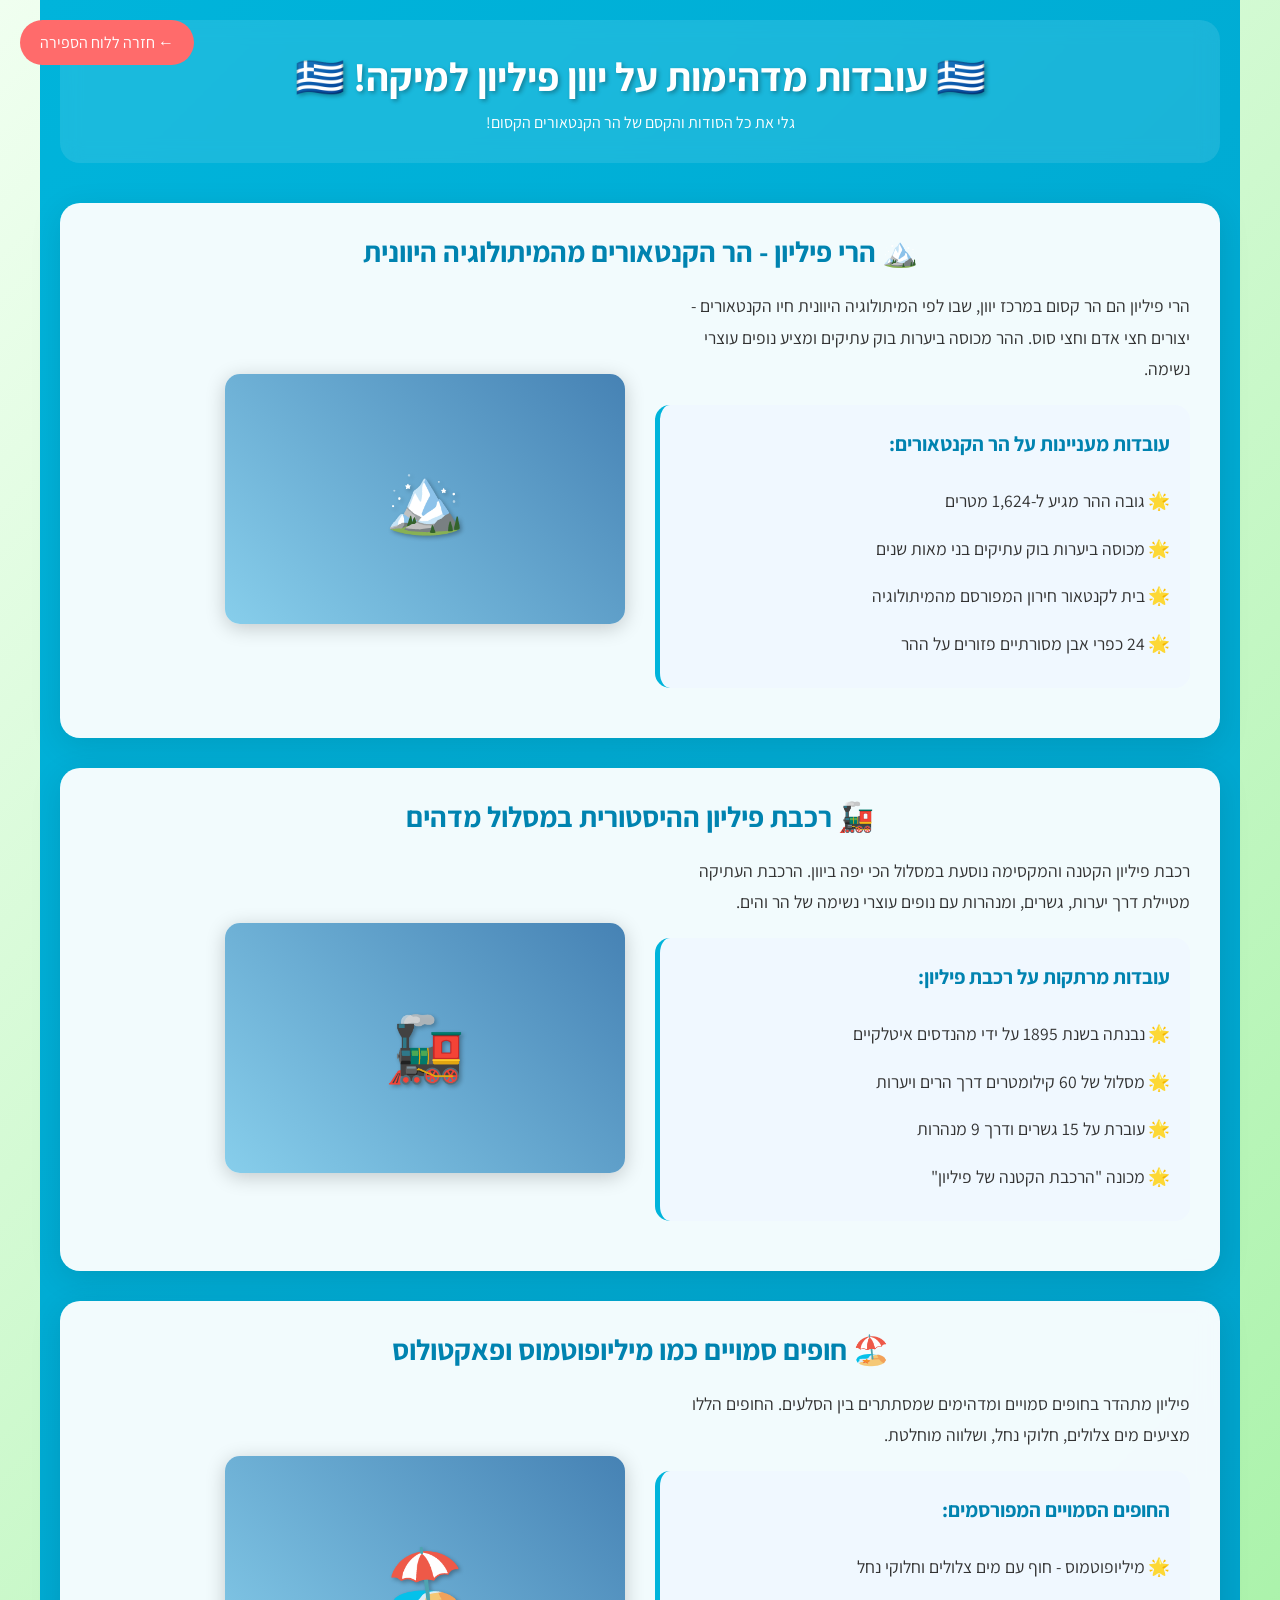
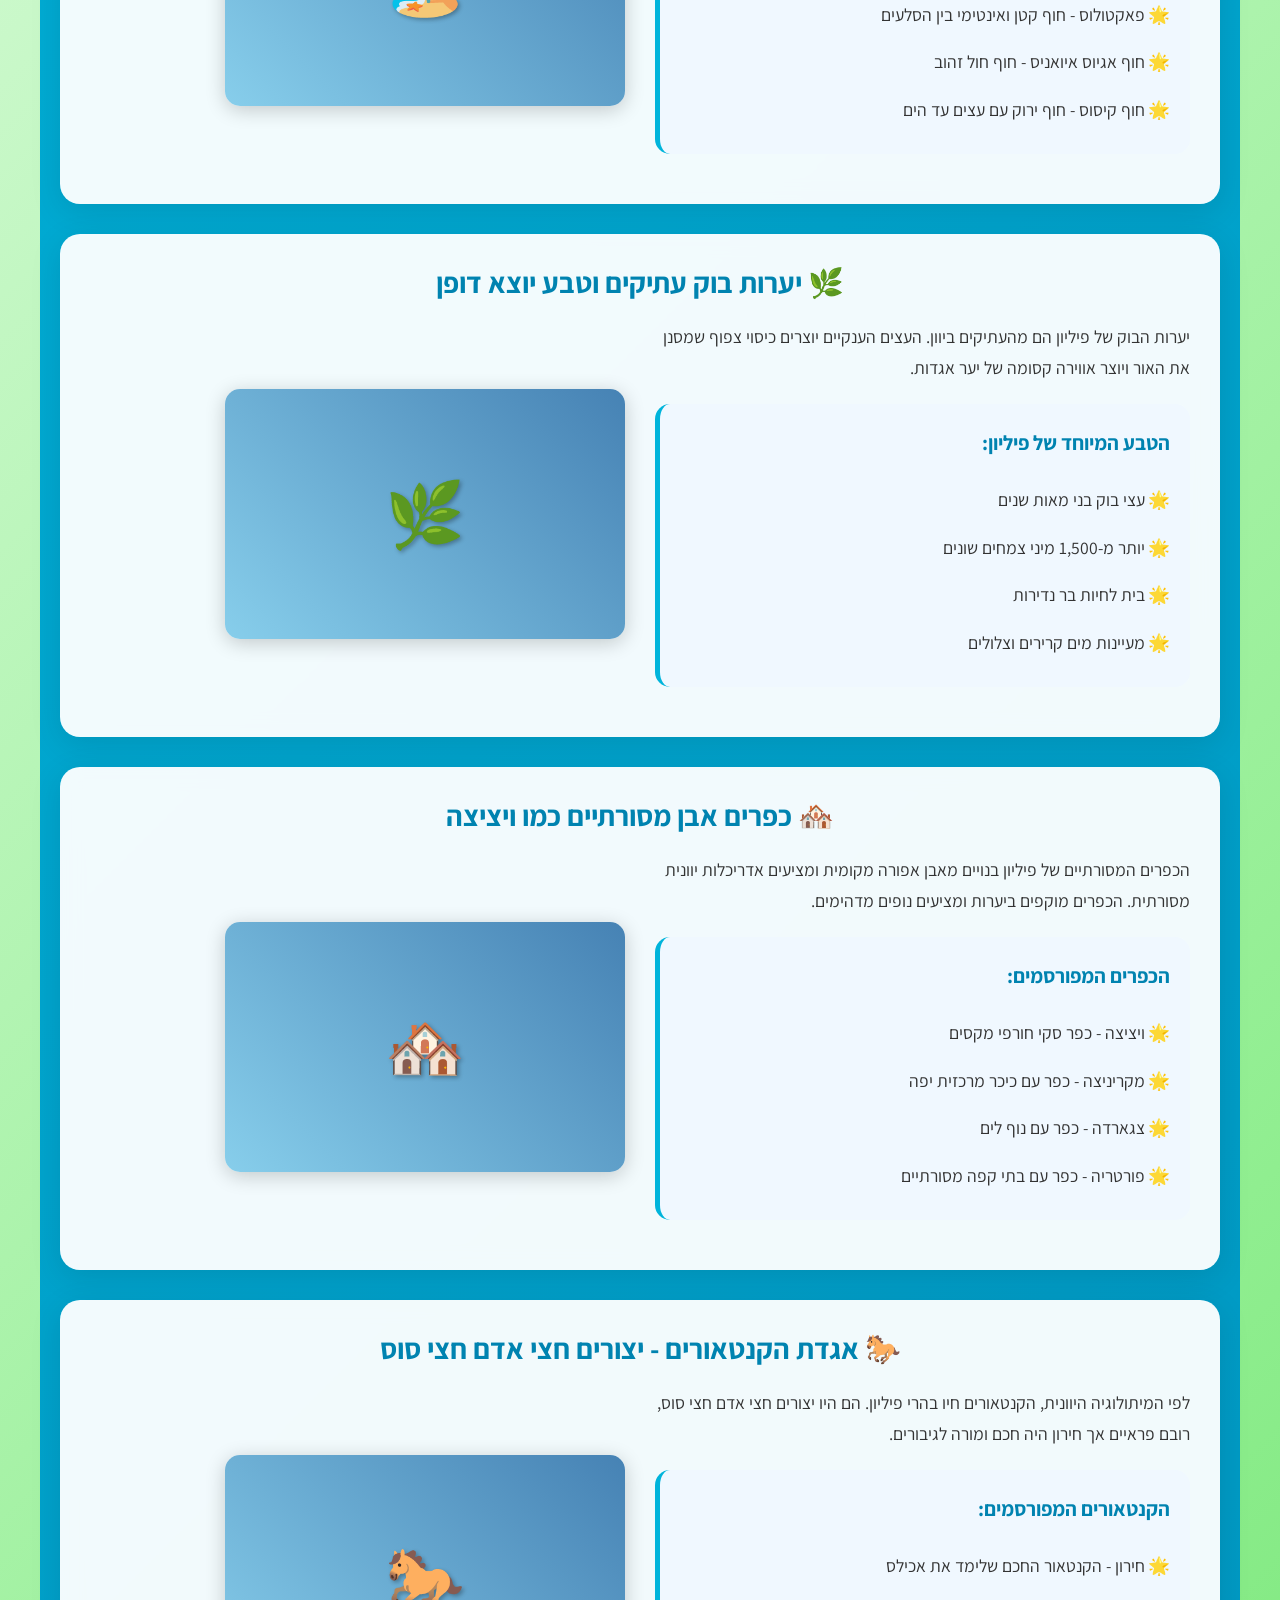
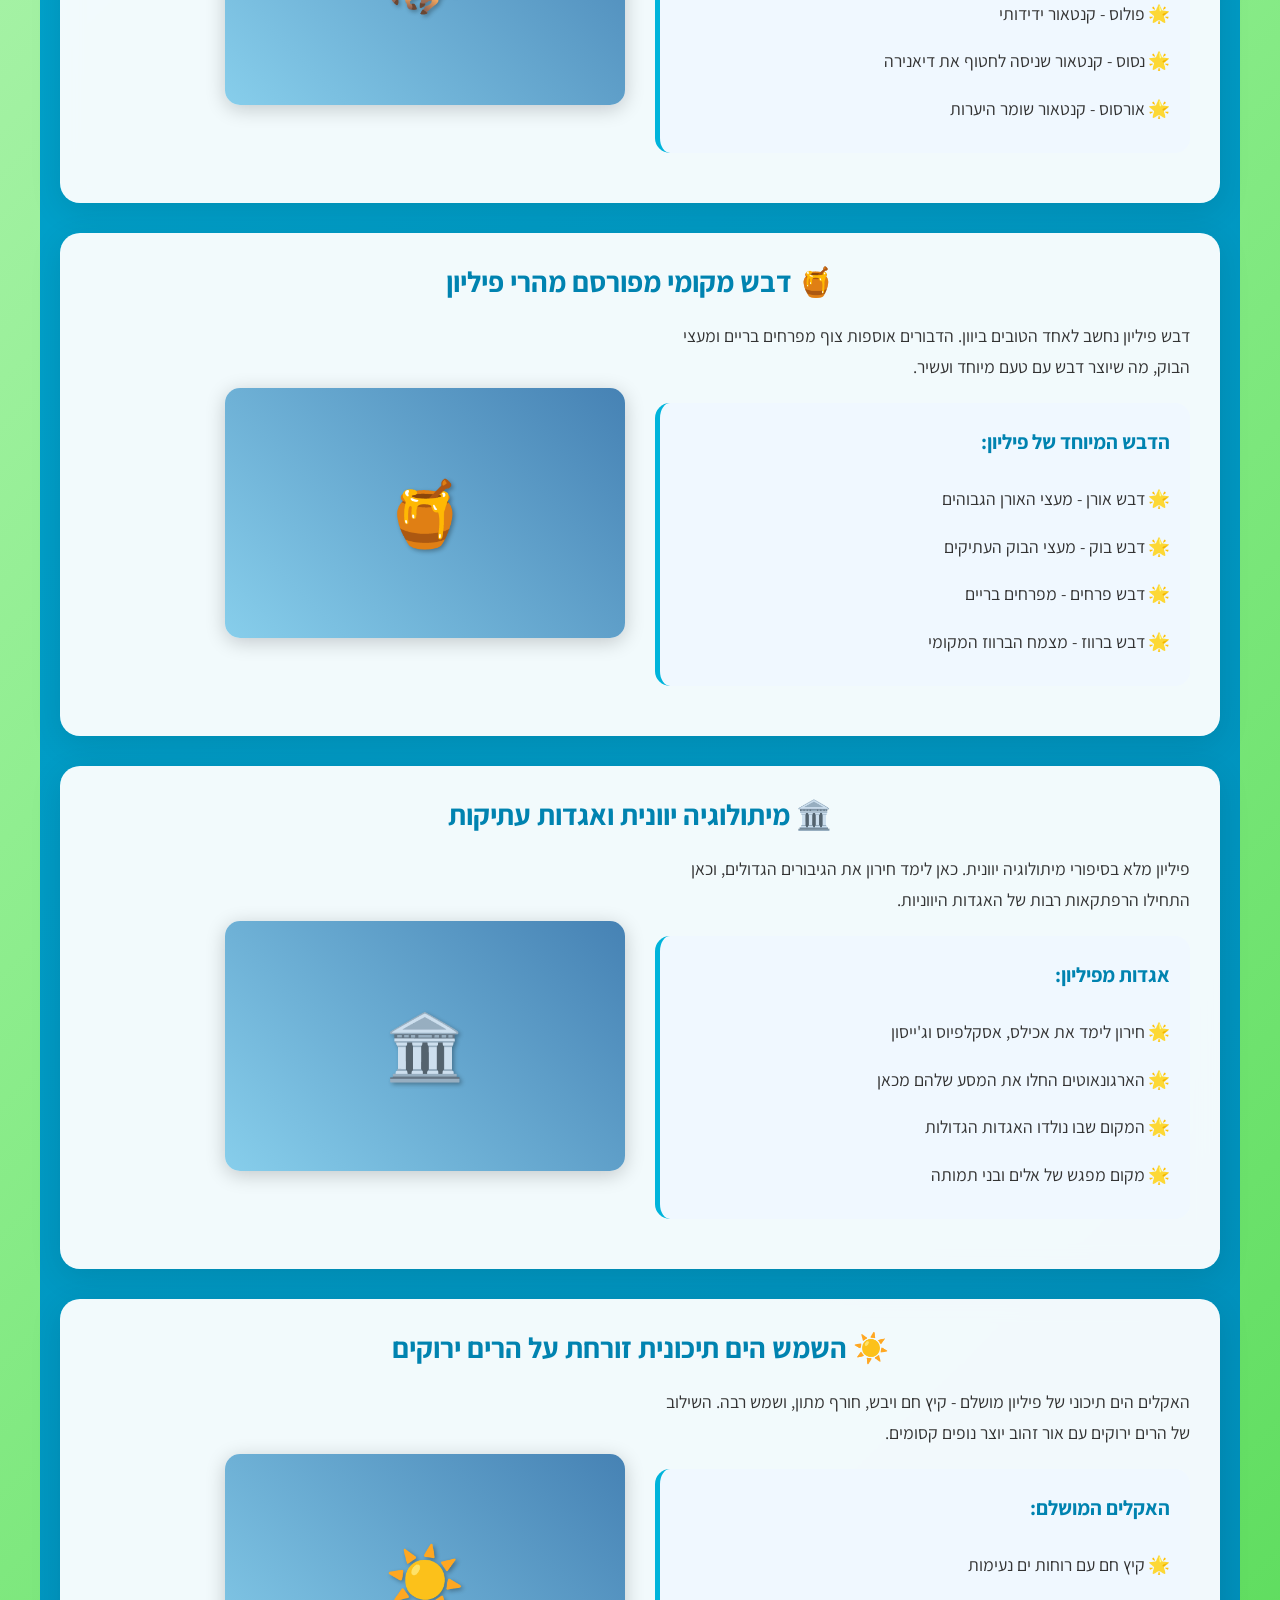
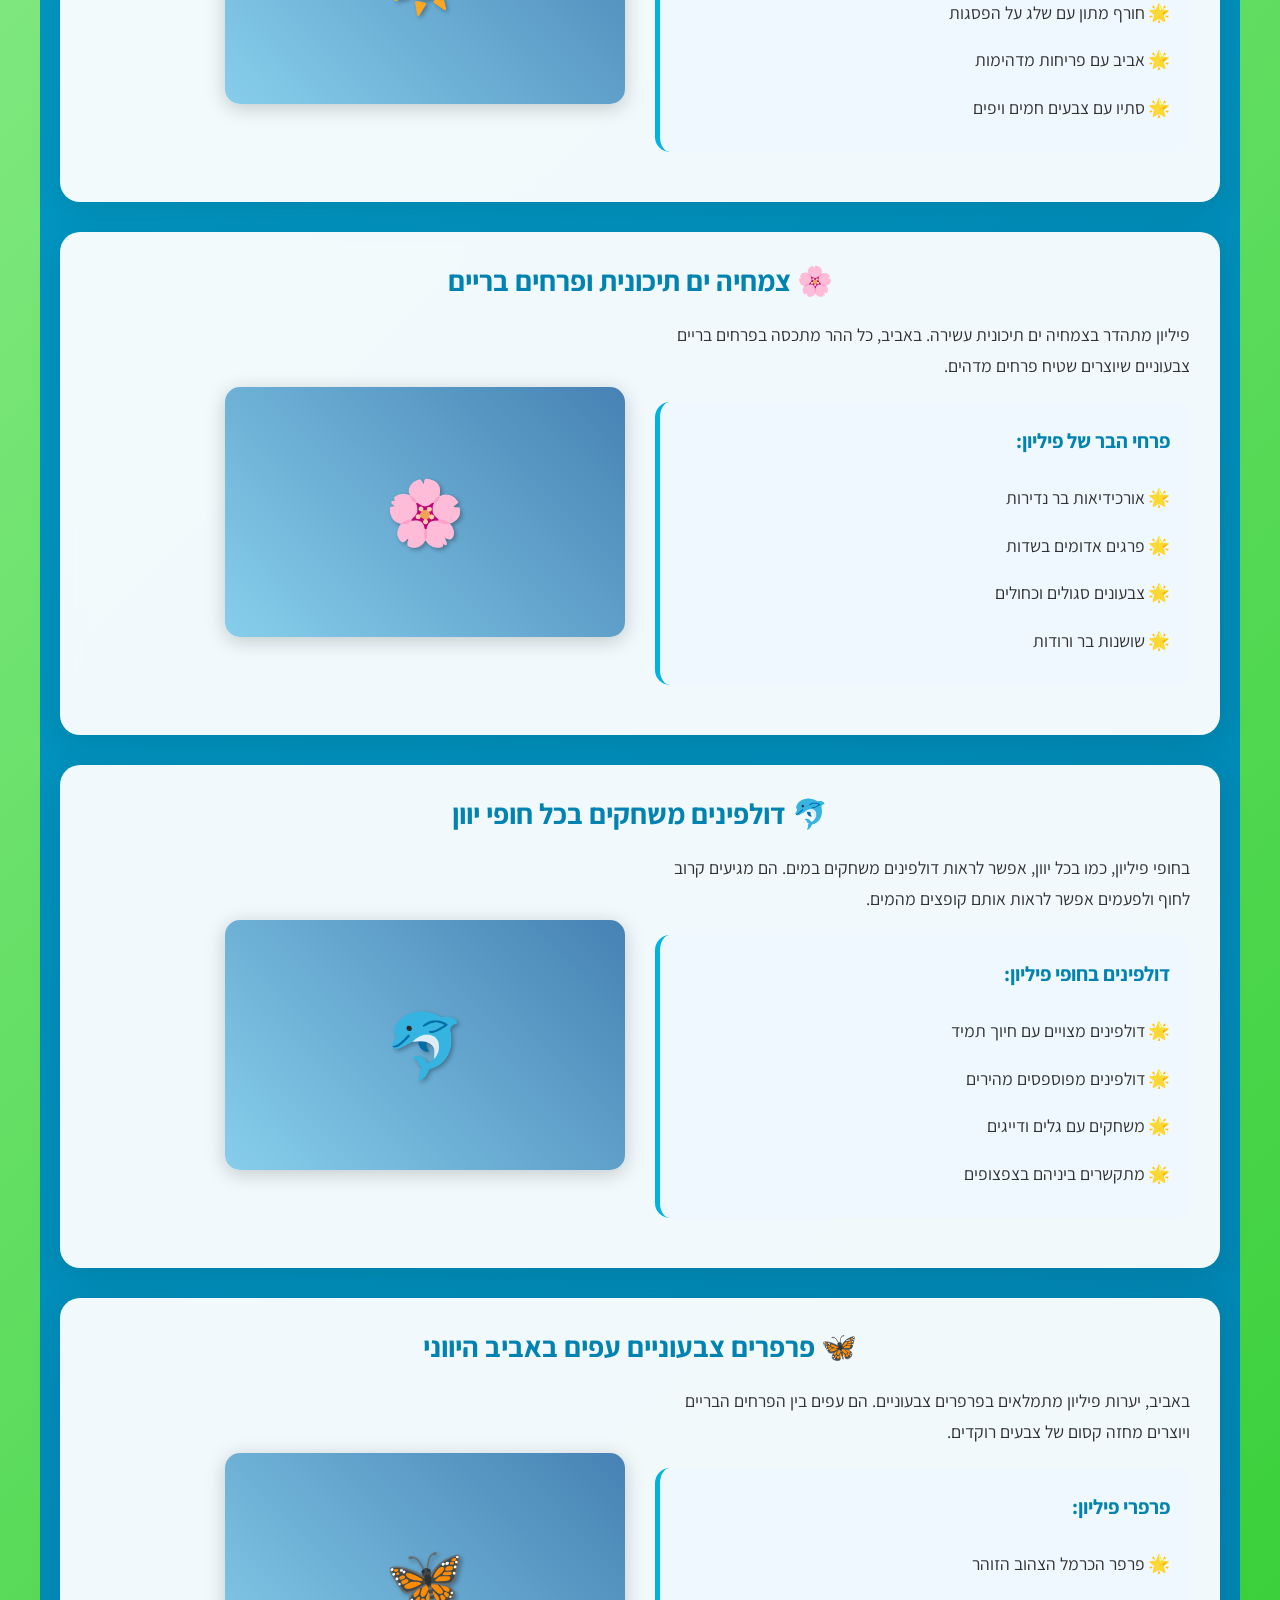
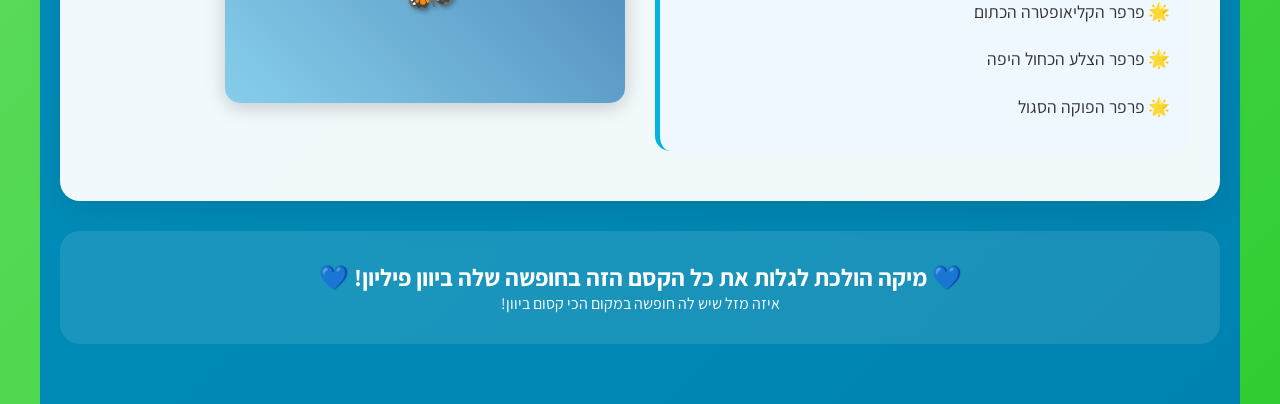
==== greece-facts.html @ 1902aff1 "Add files via upload" ====
<!DOCTYPE html>
<html lang="he" dir="rtl">
<head>
    <meta charset="UTF-8">
    <meta name="viewport" content="width=device-width, initial-scale=1.0">
    <title>עובדות מעניינות על יוון פיליון - מיקה</title>
    
    <!-- Meta tags -->
    <meta name="description" content="עובדות מעניינות על יוון פיליון עם תמונות ומידע מפורט למיקה">
    <meta name="author" content="Mika's Greece Pilion Facts">
    <meta name="keywords" content="Greece, Pilion, יוון, פיליון, עובדות, תמונות, מידע, קנטאורים">
    
    <!-- Favicon -->
    <link rel="icon" href="data:image/svg+xml,<svg xmlns=%22http://www.w3.org/2000/svg%22 viewBox=%220 0 100 100%22><text y=%22.9em%22 font-size=%2290%22>🇬🇷</text></svg>">
    
    <!-- Google Fonts -->
    <link rel="preconnect" href="https://fonts.googleapis.com">
    <link rel="preconnect" href="https://fonts.gstatic.com" crossorigin>
    <link href="https://fonts.googleapis.com/css2?family=Varela+Round&family=Fredoka+One:wght@400&family=Assistant:wght@400;600;700&display=swap" rel="stylesheet">
    
    <link rel="stylesheet" href="style.css">
    <style>
        .greece-facts-page {
            max-width: 1200px;
            margin: 0 auto;
            padding: 20px;
            background: linear-gradient(135deg, #00b4db 0%, #0083b0 100%);
            min-height: 100vh;
            font-family: 'Assistant', sans-serif;
        }
        
        .facts-header {
            text-align: center;
            margin-bottom: 40px;
            color: white;
            padding: 30px;
            background: rgba(255, 255, 255, 0.1);
            border-radius: 20px;
            backdrop-filter: blur(10px);
        }
        
        .facts-header h1 {
            font-size: 2.5em;
            margin-bottom: 10px;
            text-shadow: 2px 2px 4px rgba(0,0,0,0.3);
        }
        
        .back-button {
            position: fixed;
            top: 20px;
            left: 20px;
            background: #ff6b6b;
            color: white;
            border: none;
            padding: 12px 20px;
            border-radius: 25px;
            font-size: 16px;
            cursor: pointer;
            z-index: 1000;
            transition: all 0.3s ease;
            font-family: 'Assistant', sans-serif;
        }
        
        .back-button:hover {
            background: #ff5252;
            transform: scale(1.05);
        }
        
        .fact-section {
            background: rgba(255, 255, 255, 0.95);
            margin: 30px 0;
            padding: 30px;
            border-radius: 20px;
            box-shadow: 0 8px 32px rgba(0, 0, 0, 0.1);
            backdrop-filter: blur(10px);
        }
        
        .fact-section h2 {
            color: #0083b0;
            font-size: 1.8em;
            margin-bottom: 20px;
            text-align: center;
        }
        
        .fact-content {
            display: grid;
            grid-template-columns: 1fr 1fr;
            gap: 30px;
            align-items: center;
        }
        
        .fact-text {
            font-size: 1.1em;
            line-height: 1.8;
            color: #333;
        }
        
        .fact-image {
            text-align: center;
        }
        
        .fact-image img {
            width: 100%;
            max-width: 400px;
            height: 250px;
            object-fit: cover;
            border-radius: 15px;
            box-shadow: 0 4px 20px rgba(0, 0, 0, 0.2);
        }
        
        .image-placeholder {
            width: 100%;
            max-width: 400px;
            height: 250px;
            background: linear-gradient(45deg, #87CEEB, #4682B4);
            border-radius: 15px;
            display: flex;
            align-items: center;
            justify-content: center;
            font-size: 4em;
            color: white;
            text-shadow: 2px 2px 4px rgba(0,0,0,0.3);
            box-shadow: 0 4px 20px rgba(0, 0, 0, 0.2);
        }
        
        .fun-facts {
            background: #f0f8ff;
            padding: 20px;
            border-radius: 15px;
            margin: 20px 0;
            border-left: 5px solid #00b4db;
        }
        
        .fun-facts h3 {
            color: #0083b0;
            margin-bottom: 15px;
        }
        
        .fun-facts ul {
            list-style: none;
            padding: 0;
        }
        
        .fun-facts li {
            padding: 8px 0;
            position: relative;
            padding-right: 25px;
        }
        
        .fun-facts li:before {
            content: "🌟";
            position: absolute;
            right: 0;
            top: 8px;
        }
        
        @media (max-width: 768px) {
            .fact-content {
                grid-template-columns: 1fr;
                gap: 20px;
            }
            
            .facts-header h1 {
                font-size: 2em;
            }
            
            .back-button {
                position: static;
                margin-bottom: 20px;
                width: 100%;
            }
        }
    </style>
</head>
<body>
    <div class="greece-facts-page">
        <button class="back-button" onclick="goBack()">← חזרה ללוח הספירה</button>
        
        <div class="facts-header">
            <h1>🇬🇷 עובדות מדהימות על יוון פיליון למיקה! 🇬🇷</h1>
            <p>גלי את כל הסודות והקסם של הר הקנטאורים הקסום!</p>
        </div>

        <div class="fact-section" id="centaur-mountain">
            <h2>🏔️ הרי פיליון - הר הקנטאורים מהמיתולוגיה היוונית</h2>
            <div class="fact-content">
                <div class="fact-text">
                    <p>הרי פיליון הם הר קסום במרכז יוון, שבו לפי המיתולוגיה היוונית חיו הקנטאורים - יצורים חצי אדם וחצי סוס. ההר מכוסה ביערות בוק עתיקים ומציע נופים עוצרי נשימה.</p>
                    <div class="fun-facts">
                        <h3>עובדות מעניינות על הר הקנטאורים:</h3>
                        <ul>
                            <li>גובה ההר מגיע ל-1,624 מטרים</li>
                            <li>מכוסה ביערות בוק עתיקים בני מאות שנים</li>
                            <li>בית לקנטאור חירון המפורסם מהמיתולוגיה</li>
                            <li>24 כפרי אבן מסורתיים פזורים על ההר</li>
                        </ul>
                    </div>
                </div>
                <div class="fact-image">
                    <div class="image-placeholder">🏔️</div>
                </div>
            </div>
        </div>

        <div class="fact-section" id="pelion-train">
            <h2>🚂 רכבת פיליון ההיסטורית במסלול מדהים</h2>
            <div class="fact-content">
                <div class="fact-text">
                    <p>רכבת פיליון הקטנה והמקסימה נוסעת במסלול הכי יפה ביוון. הרכבת העתיקה מטיילת דרך יערות, גשרים, ומנהרות עם נופים עוצרי נשימה של הר והים.</p>
                    <div class="fun-facts">
                        <h3>עובדות מרתקות על רכבת פיליון:</h3>
                        <ul>
                            <li>נבנתה בשנת 1895 על ידי מהנדסים איטלקיים</li>
                            <li>מסלול של 60 קילומטרים דרך הרים ויערות</li>
                            <li>עוברת על 15 גשרים ודרך 9 מנהרות</li>
                            <li>מכונה "הרכבת הקטנה של פיליון"</li>
                        </ul>
                    </div>
                </div>
                <div class="fact-image">
                    <div class="image-placeholder">🚂</div>
                </div>
            </div>
        </div>

        <div class="fact-section" id="hidden-beaches">
            <h2>🏖️ חופים סמויים כמו מיליופוטמוס ופאקטולוס</h2>
            <div class="fact-content">
                <div class="fact-text">
                    <p>פיליון מתהדר בחופים סמויים ומדהימים שמסתתרים בין הסלעים. החופים הללו מציעים מים צלולים, חלוקי נחל, ושלווה מוחלטת.</p>
                    <div class="fun-facts">
                        <h3>החופים הסמויים המפורסמים:</h3>
                        <ul>
                            <li>מיליופוטמוס - חוף עם מים צלולים וחלוקי נחל</li>
                            <li>פאקטולוס - חוף קטן ואינטימי בין הסלעים</li>
                            <li>חוף אגיוס איואניס - חוף חול זהוב</li>
                            <li>חוף קיסוס - חוף ירוק עם עצים עד הים</li>
                        </ul>
                    </div>
                </div>
                <div class="fact-image">
                    <div class="image-placeholder">🏖️</div>
                </div>
            </div>
        </div>

        <div class="fact-section" id="ancient-forests">
            <h2>🌿 יערות בוק עתיקים וטבע יוצא דופן</h2>
            <div class="fact-content">
                <div class="fact-text">
                    <p>יערות הבוק של פיליון הם מהעתיקים ביוון. העצים הענקיים יוצרים כיסוי צפוף שמסנן את האור ויוצר אווירה קסומה של יער אגדות.</p>
                    <div class="fun-facts">
                        <h3>הטבע המיוחד של פיליון:</h3>
                        <ul>
                            <li>עצי בוק בני מאות שנים</li>
                            <li>יותר מ-1,500 מיני צמחים שונים</li>
                            <li>בית לחיות בר נדירות</li>
                            <li>מעיינות מים קרירים וצלולים</li>
                        </ul>
                    </div>
                </div>
                <div class="fact-image">
                    <div class="image-placeholder">🌿</div>
                </div>
            </div>
        </div>

        <div class="fact-section" id="stone-villages">
            <h2>🏘️ כפרים אבן מסורתיים כמו ויציצה</h2>
            <div class="fact-content">
                <div class="fact-text">
                    <p>הכפרים המסורתיים של פיליון בנויים מאבן אפורה מקומית ומציעים אדריכלות יוונית מסורתית. הכפרים מוקפים ביערות ומציעים נופים מדהימים.</p>
                    <div class="fun-facts">
                        <h3>הכפרים המפורסמים:</h3>
                        <ul>
                            <li>ויציצה - כפר סקי חורפי מקסים</li>
                            <li>מקריניצה - כפר עם כיכר מרכזית יפה</li>
                            <li>צגארדה - כפר עם נוף לים</li>
                            <li>פורטריה - כפר עם בתי קפה מסורתיים</li>
                        </ul>
                    </div>
                </div>
                <div class="fact-image">
                    <div class="image-placeholder">🏘️</div>
                </div>
            </div>
        </div>

        <div class="fact-section" id="centaur-legend">
            <h2>🐎 אגדת הקנטאורים - יצורים חצי אדם חצי סוס</h2>
            <div class="fact-content">
                <div class="fact-text">
                    <p>לפי המיתולוגיה היוונית, הקנטאורים חיו בהרי פיליון. הם היו יצורים חצי אדם חצי סוס, רובם פראיים אך חירון היה חכם ומורה לגיבורים.</p>
                    <div class="fun-facts">
                        <h3>הקנטאורים המפורסמים:</h3>
                        <ul>
                            <li>חירון - הקנטאור החכם שלימד את אכילס</li>
                            <li>פולוס - קנטאור ידידותי</li>
                            <li>נסוס - קנטאור שניסה לחטוף את דיאנירה</li>
                            <li>אורסוס - קנטאור שומר היערות</li>
                        </ul>
                    </div>
                </div>
                <div class="fact-image">
                    <div class="image-placeholder">🐎</div>
                </div>
            </div>
        </div>

        <div class="fact-section" id="local-honey">
            <h2>🍯 דבש מקומי מפורסם מהרי פיליון</h2>
            <div class="fact-content">
                <div class="fact-text">
                    <p>דבש פיליון נחשב לאחד הטובים ביוון. הדבורים אוספות צוף מפרחים בריים ומעצי הבוק, מה שיוצר דבש עם טעם מיוחד ועשיר.</p>
                    <div class="fun-facts">
                        <h3>הדבש המיוחד של פיליון:</h3>
                        <ul>
                            <li>דבש אורן - מעצי האורן הגבוהים</li>
                            <li>דבש בוק - מעצי הבוק העתיקים</li>
                            <li>דבש פרחים - מפרחים בריים</li>
                            <li>דבש ברווז - מצמח הברווז המקומי</li>
                        </ul>
                    </div>
                </div>
                <div class="fact-image">
                    <div class="image-placeholder">🍯</div>
                </div>
            </div>
        </div>

        <div class="fact-section" id="greek-mythology">
            <h2>🏛️ מיתולוגיה יוונית ואגדות עתיקות</h2>
            <div class="fact-content">
                <div class="fact-text">
                    <p>פיליון מלא בסיפורי מיתולוגיה יוונית. כאן לימד חירון את הגיבורים הגדולים, וכאן התחילו הרפתקאות רבות של האגדות היווניות.</p>
                    <div class="fun-facts">
                        <h3>אגדות מפיליון:</h3>
                        <ul>
                            <li>חירון לימד את אכילס, אסקלפיוס וג'ייסון</li>
                            <li>הארגונאוטים החלו את המסע שלהם מכאן</li>
                            <li>המקום שבו נולדו האגדות הגדולות</li>
                            <li>מקום מפגש של אלים ובני תמותה</li>
                        </ul>
                    </div>
                </div>
                <div class="fact-image">
                    <div class="image-placeholder">🏛️</div>
                </div>
            </div>
        </div>

        <div class="fact-section" id="mediterranean-sun">
            <h2>☀️ השמש הים תיכונית זורחת על הרים ירוקים</h2>
            <div class="fact-content">
                <div class="fact-text">
                    <p>האקלים הים תיכוני של פיליון מושלם - קיץ חם ויבש, חורף מתון, ושמש רבה. השילוב של הרים ירוקים עם אור זהוב יוצר נופים קסומים.</p>
                    <div class="fun-facts">
                        <h3>האקלים המושלם:</h3>
                        <ul>
                            <li>קיץ חם עם רוחות ים נעימות</li>
                            <li>חורף מתון עם שלג על הפסגות</li>
                            <li>אביב עם פריחות מדהימות</li>
                            <li>סתיו עם צבעים חמים ויפים</li>
                        </ul>
                    </div>
                </div>
                <div class="fact-image">
                    <div class="image-placeholder">☀️</div>
                </div>
            </div>
        </div>

        <div class="fact-section" id="mediterranean-flora">
            <h2>🌸 צמחיה ים תיכונית ופרחים בריים</h2>
            <div class="fact-content">
                <div class="fact-text">
                    <p>פיליון מתהדר בצמחיה ים תיכונית עשירה. באביב, כל ההר מתכסה בפרחים בריים צבעוניים שיוצרים שטיח פרחים מדהים.</p>
                    <div class="fun-facts">
                        <h3>פרחי הבר של פיליון:</h3>
                        <ul>
                            <li>אורכידיאות בר נדירות</li>
                            <li>פרגים אדומים בשדות</li>
                            <li>צבעונים סגולים וכחולים</li>
                            <li>שושנות בר ורודות</li>
                        </ul>
                    </div>
                </div>
                <div class="fact-image">
                    <div class="image-placeholder">🌸</div>
                </div>
            </div>
        </div>

        <div class="fact-section" id="greek-dolphins">
            <h2>🐬 דולפינים משחקים בכל חופי יוון</h2>
            <div class="fact-content">
                <div class="fact-text">
                    <p>בחופי פיליון, כמו בכל יוון, אפשר לראות דולפינים משחקים במים. הם מגיעים קרוב לחוף ולפעמים אפשר לראות אותם קופצים מהמים.</p>
                    <div class="fun-facts">
                        <h3>דולפינים בחופי פיליון:</h3>
                        <ul>
                            <li>דולפינים מצויים עם חיוך תמיד</li>
                            <li>דולפינים מפוספסים מהירים</li>
                            <li>משחקים עם גלים ודייגים</li>
                            <li>מתקשרים ביניהם בצפצופים</li>
                        </ul>
                    </div>
                </div>
                <div class="fact-image">
                    <div class="image-placeholder">🐬</div>
                </div>
            </div>
        </div>

        <div class="fact-section" id="greek-butterflies">
            <h2>🦋 פרפרים צבעוניים עפים באביב היווני</h2>
            <div class="fact-content">
                <div class="fact-text">
                    <p>באביב, יערות פיליון מתמלאים בפרפרים צבעוניים. הם עפים בין הפרחים הבריים ויוצרים מחזה קסום של צבעים רוקדים.</p>
                    <div class="fun-facts">
                        <h3>פרפרי פיליון:</h3>
                        <ul>
                            <li>פרפר הכרמל הצהוב הזוהר</li>
                            <li>פרפר הקליאופטרה הכתום</li>
                            <li>פרפר הצלע הכחול היפה</li>
                            <li>פרפר הפוקה הסגול</li>
                        </ul>
                    </div>
                </div>
                <div class="fact-image">
                    <div class="image-placeholder">🦋</div>
                </div>
            </div>
        </div>

        <div class="facts-header">
            <h2>💙 מיקה הולכת לגלות את כל הקסם הזה בחופשה שלה ביוון פיליון! 💙</h2>
            <p>איזה מזל שיש לה חופשה במקום הכי קסום ביוון!</p>
        </div>
    </div>

    <script>
        function goBack() {
            window.close();
            // If window.close() doesn't work (security restrictions), navigate back
            if (document.referrer) {
                window.location.href = document.referrer;
            } else {
                window.location.href = 'index.html';
            }
        }
        
        // Smooth scrolling for anchor links
        document.querySelectorAll('a[href^="#"]').forEach(anchor => {
            anchor.addEventListener('click', function (e) {
                e.preventDefault();
                document.querySelector(this.getAttribute('href')).scrollIntoView({
                    behavior: 'smooth'
                });
            });
        });
    </script>
</body>
</html>
---- style.css ----
/* Mika's Azure Cyprus Vacation Countdown Chart - Hebrew RTL */

:root {
    /* Light Green Color Palette */
    --green-light: #F0FFF0;
    --green-medium: #90EE90;
    --green-deep: #32CD32;
    --green-dark: #228B22;
    --green-bright: #00FF7F;
    --green-sky: #98FB98;
    --pearl-white: #F8F8FF;
    --coral-accent: #FF7F50;
    --gold-sunset: #FFD700;
    --shadow-light: rgba(50, 205, 50, 0.2);
    --shadow-medium: rgba(50, 205, 50, 0.4);
    --shadow-dark: rgba(34, 139, 34, 0.6);
}

* {
    margin: 0;
    padding: 0;
    box-sizing: border-box;
}

body {
    font-family: 'Assistant', sans-serif;
    background: linear-gradient(135deg, var(--green-light) 0%, var(--green-medium) 50%, var(--green-deep) 100%);
    min-height: 100vh;
    color: var(--green-dark);
    position: relative;
    overflow-x: hidden;
    direction: rtl;
}

/* Nature Background */
.ocean-background {
    position: fixed;
    top: 0;
    left: 0;
    width: 100%;
    height: 100%;
    background: 
        radial-gradient(circle at 20% 80%, rgba(144, 238, 144, 0.3) 0%, transparent 50%),
        radial-gradient(circle at 80% 20%, rgba(0, 255, 127, 0.2) 0%, transparent 50%),
        radial-gradient(circle at 40% 40%, rgba(50, 205, 50, 0.15) 0%, transparent 50%);
    z-index: -2;
    animation: oceanWave 12s ease-in-out infinite;
}

@keyframes oceanWave {
    0%, 100% { transform: translateY(0px); }
    50% { transform: translateY(-10px); }
}

/* Floating Bubbles */
.floating-bubbles {
    position: fixed;
    top: 0;
    left: 0;
    width: 100%;
    height: 100%;
    pointer-events: none;
    z-index: -1;
}

.floating-bubbles::before,
.floating-bubbles::after {
    content: '💚';
    position: absolute;
    font-size: 20px;
    animation: bubbleFloat 8s infinite ease-in-out;
    opacity: 0.6;
}

.floating-bubbles::before {
    top: 10%;
    left: 15%;
    animation-delay: -2s;
}

.floating-bubbles::after {
    top: 60%;
    right: 20%;
    animation-delay: -4s;
}

@keyframes bubbleFloat {
    0%, 100% { transform: translateY(0px) scale(1); opacity: 0.6; }
    50% { transform: translateY(-30px) scale(1.1); opacity: 0.8; }
}

/* Main Container */
.countdown-container {
    max-width: 1200px;
    margin: 0 auto;
    padding: 20px;
    background: rgba(248, 248, 255, 0.95);
    border-radius: 20px;
    box-shadow: 0 20px 60px var(--shadow-medium);
    position: relative;
    backdrop-filter: blur(10px);
}

/* Header */
.header {
    text-align: center;
    margin-bottom: 30px;
    padding: 30px;
    background: linear-gradient(135deg, var(--green-bright), var(--green-deep));
    border-radius: 15px;
    color: white;
    position: relative;
    overflow: hidden;
}

.title {
    font-family: 'Fredoka One', cursive;
    font-size: 2.5rem;
    margin-bottom: 15px;
    text-shadow: 2px 2px 4px var(--shadow-dark);
    animation: titleGlow 3s ease-in-out infinite alternate;
}

@keyframes titleGlow {
    0% { text-shadow: 2px 2px 4px var(--shadow-dark); }
    100% { text-shadow: 2px 2px 4px var(--shadow-dark), 0 0 20px rgba(255, 255, 255, 0.5); }
}

.subtitle {
    font-size: 1.3rem;
    margin-bottom: 20px;
    opacity: 0.95;
}

.wave-emoji {
    display: inline-block;
    animation: wave 2s ease-in-out infinite;
    margin: 0 10px;
}

@keyframes wave {
    0%, 100% { transform: rotate(-10deg); }
    50% { transform: rotate(10deg); }
}

.azure-border {
    height: 6px;
    background: linear-gradient(90deg, 
        transparent,
        var(--gold-sunset),
        var(--pearl-white),
        var(--coral-accent),
        transparent
    );
    border-radius: 3px;
    animation: borderShimmer 4s linear infinite;
    margin: 0 auto;
    width: 60%;
}

@keyframes borderShimmer {
    0% { background-position: -200% 0; }
    100% { background-position: 200% 0; }
}

/* Countdown Info Section */
.countdown-info {
    display: grid;
    grid-template-columns: repeat(auto-fit, minmax(300px, 1fr));
    gap: 20px;
    margin-bottom: 40px;
}

.info-card {
    background: linear-gradient(135deg, var(--pearl-white), var(--green-light));
    border-radius: 15px;
    padding: 25px;
    text-align: center;
    box-shadow: 0 10px 30px var(--shadow-light);
    border: 2px solid var(--green-medium);
    transition: transform 0.3s ease, box-shadow 0.3s ease;
}

.info-card:hover {
    transform: translateY(-5px);
    box-shadow: 0 15px 40px var(--shadow-medium);
}

.main-counter .counter-number {
    font-family: 'Fredoka One', cursive;
    font-size: 4rem;
    color: var(--green-deep);
    text-shadow: 2px 2px 4px var(--shadow-light);
    animation: counterPulse 2s ease-in-out infinite;
}

@keyframes counterPulse {
    0%, 100% { transform: scale(1); }
    50% { transform: scale(1.05); }
}

.counter-label {
    font-size: 1.2rem;
    color: var(--green-dark);
    font-weight: 600;
    margin-top: 10px;
}

/* Progress Card */
.progress-label {
    font-size: 1.1rem;
    color: var(--green-dark);
    font-weight: 600;
    margin-bottom: 15px;
}

.progress-bar {
    width: 100%;
    height: 30px;
    background: var(--green-light);
    border-radius: 15px;
    position: relative;
    overflow: hidden;
    border: 2px solid var(--green-medium);
    margin-bottom: 15px;
}

.progress-fill {
    height: 100%;
    background: linear-gradient(90deg, var(--green-bright), var(--green-deep));
    border-radius: 13px;
    transition: width 0.6s ease;
    position: relative;
    overflow: hidden;
}

.progress-fill::after {
    content: '';
    position: absolute;
    top: 0;
    left: -100%;
    width: 100%;
    height: 100%;
    background: linear-gradient(90deg, transparent, rgba(255, 255, 255, 0.4), transparent);
    animation: progressShine 2s infinite;
}

@keyframes progressShine {
    0% { left: -100%; }
    100% { left: 100%; }
}

.progress-text {
    position: absolute;
    top: 50%;
    left: 50%;
    transform: translate(-50%, -50%);
    color: var(--green-dark);
    font-weight: bold;
    text-shadow: 1px 1px 2px rgba(255, 255, 255, 0.8);
}

.marked-days {
    color: var(--green-deep);
    font-weight: 600;
}

/* Destination Card */
.destination-info {
    display: flex;
    flex-direction: column;
    gap: 10px;
}

.destination-date {
    font-size: 1rem;
    color: var(--green-deep);
}

.date-display {
    font-family: 'Fredoka One', cursive;
    font-size: 1.8rem;
    color: var(--green-dark);
    text-shadow: 1px 1px 2px var(--shadow-light);
}

.destination-name {
    font-size: 1.3rem;
    color: var(--coral-accent);
    font-weight: bold;
}

/* Countdown Table */
.countdown-table-card {
    padding: 20px;
}

.countdown-table {
    width: 100%;
    border-collapse: collapse;
    background: linear-gradient(135deg, var(--green-light), var(--pearl-white));
    border-radius: 12px;
    overflow: hidden;
    box-shadow: 0 8px 20px var(--shadow-light);
}

.countdown-table th {
    background: linear-gradient(135deg, var(--green-bright), var(--green-deep));
    color: white;
    padding: 15px;
    font-family: 'Fredoka One', cursive;
    font-size: 1.2rem;
    text-align: center;
    border: none;
}

.countdown-table td {
    padding: 20px;
    text-align: center;
    font-family: 'Fredoka One', cursive;
    font-size: 3rem;
    color: var(--green-deep);
    text-shadow: 1px 1px 2px var(--shadow-light);
    animation: counterPulse 2s ease-in-out infinite;
    border: none;
}

/* Calendar Section */
.calendar-section {
    background: linear-gradient(135deg, var(--pearl-white), var(--green-light));
    border-radius: 20px;
    padding: 30px;
    margin-bottom: 30px;
    box-shadow: 0 15px 40px var(--shadow-light);
    border: 3px solid var(--green-medium);
}

.calendar-header {
    text-align: center;
    margin-bottom: 25px;
}

.calendar-header h2 {
    font-family: 'Fredoka One', cursive;
    font-size: 2rem;
    color: var(--green-deep);
    margin-bottom: 10px;
}

.calendar-header p {
    font-size: 1.1rem;
    color: var(--green-dark);
}

.calendar-grid {
    display: grid;
    grid-template-columns: repeat(auto-fill, minmax(120px, 1fr));
    gap: 12px;
    max-width: 1000px;
    margin: 0 auto;
}

.calendar-day {
    aspect-ratio: 1;
    background: linear-gradient(135deg, var(--green-light), var(--green-medium));
    border: 2px solid var(--green-deep);
    border-radius: 12px;
    display: flex;
    align-items: center;
    justify-content: center;
    font-size: 0.9rem;
    font-weight: bold;
    color: var(--green-dark);
    cursor: pointer;
    transition: all 0.3s ease;
    position: relative;
    min-height: 120px;
    padding: 8px;
    text-align: center;
    white-space: pre-line;
    line-height: 1.2;
}

.calendar-day:hover {
    transform: scale(1.1);
    box-shadow: 0 5px 15px var(--shadow-medium);
    background: linear-gradient(135deg, var(--green-bright), var(--green-deep));
    color: white;
}

.calendar-day.past {
    background: linear-gradient(135deg, #e0e0e0, #c0c0c0);
    color: #666;
    cursor: not-allowed;
}

.calendar-day.today {
    background: linear-gradient(135deg, var(--gold-sunset), var(--coral-accent));
    color: white;
    animation: todayGlow 2s ease-in-out infinite alternate;
    box-shadow: 0 0 20px rgba(255, 215, 0, 0.6);
}

@keyframes todayGlow {
    0% { box-shadow: 0 0 20px rgba(255, 215, 0, 0.6); }
    100% { box-shadow: 0 0 30px rgba(255, 215, 0, 0.8); }
}

.calendar-day.vacation-day {
    background: linear-gradient(135deg, var(--gold-sunset), var(--coral-accent));
    color: white;
    font-size: 0.8rem;
    font-weight: bold;
    animation: vacationShine 3s ease-in-out infinite;
}

@keyframes vacationShine {
    0%, 100% { box-shadow: 0 0 20px rgba(255, 215, 0, 0.8); }
    50% { box-shadow: 0 0 40px rgba(255, 215, 0, 1); }
}

.calendar-day.marked {
    background: linear-gradient(135deg, var(--green-medium), var(--green-deep));
    color: white;
}

.calendar-day.marked::after {
    content: '❌';
    position: absolute;
    font-size: 1.5rem;
    animation: markAppear 0.5s ease;
}

@keyframes markAppear {
    0% { transform: scale(0) rotate(0deg); opacity: 0; }
    100% { transform: scale(1) rotate(360deg); opacity: 1; }
}

/* Flight Day Styling - Same as Today */
.calendar-day.flight-day {
    background: linear-gradient(135deg, var(--gold-sunset), var(--coral-accent)) !important;
    color: white !important;
    animation: todayGlow 2s ease-in-out infinite alternate !important;
    box-shadow: 0 0 20px rgba(255, 215, 0, 0.6) !important;
    font-weight: bold !important;
    z-index: 15 !important;
    position: relative !important;
    overflow: visible !important;
    font-size: 0.9rem !important;
    padding: 8px !important;
    display: flex !important;
    flex-direction: column !important;
    align-items: center !important;
    justify-content: space-between !important;
    cursor: pointer !important;
    transition: all 0.3s ease !important;
    min-height: 120px !important;
    text-align: center !important;
    white-space: pre-line !important;
    line-height: 1.2 !important;
    border: 2px solid var(--green-deep) !important;
    border-radius: 12px !important;
}

.calendar-day.flight-day::before {
    content: '👑';
    position: absolute;
    top: -25px;
    left: 50%;
    transform: translateX(-50%);
    font-size: 2rem;
    animation: crownFloat 3s ease-in-out infinite;
    z-index: 21;
}

.calendar-day.flight-day::after {
    content: '';
    position: absolute;
    top: -10px;
    left: -10px;
    right: -10px;
    bottom: -10px;
    background: linear-gradient(45deg, transparent, rgba(255,215,0,0.3), transparent, rgba(255,20,147,0.3), transparent);
    border-radius: 20px;
    animation: royalAura 4s linear infinite;
    z-index: -1;
}

@keyframes crownFloat {
    0%, 100% { 
        transform: translateX(-50%) translateY(0) rotate(-5deg); 
        text-shadow: 0 0 20px rgba(255,215,0,0.8);
    }
    50% { 
        transform: translateX(-50%) translateY(-10px) rotate(5deg); 
        text-shadow: 0 0 30px rgba(255,215,0,1);
    }
}

@keyframes royalAura {
    0% { transform: rotate(0deg); }
    100% { transform: rotate(360deg); }
}

@keyframes ultraFlightDaySpectacular {
    0% { 
        box-shadow: 
            0 0 50px rgba(255, 215, 0, 1), 
            0 0 100px rgba(255, 107, 53, 0.9), 
            0 0 150px rgba(255, 165, 0, 0.8),
            0 0 200px rgba(255, 20, 147, 0.6),
            0 0 250px rgba(138, 43, 226, 0.4);
        transform: scale(1.4) rotate(-2deg);
        filter: brightness(1.1);
    }
    50% {
        box-shadow: 
            0 0 70px rgba(255, 215, 0, 1), 
            0 0 140px rgba(255, 107, 53, 1), 
            0 0 210px rgba(255, 165, 0, 0.9),
            0 0 280px rgba(255, 20, 147, 0.8),
            0 0 350px rgba(138, 43, 226, 0.6);
        transform: scale(1.5) rotate(0deg);
        filter: brightness(1.3);
    }
    100% { 
        box-shadow: 
            0 0 90px rgba(255, 215, 0, 1), 
            0 0 180px rgba(255, 107, 53, 1), 
            0 0 270px rgba(255, 165, 0, 1),
            0 0 360px rgba(255, 20, 147, 0.9),
            0 0 450px rgba(138, 43, 226, 0.7);
        transform: scale(1.6) rotate(2deg);
        filter: brightness(1.5);
    }
}

.calendar-day.flight-day:hover {
    transform: scale(1.7) !important;
    box-shadow: 
        0 0 120px rgba(255, 215, 0, 1), 
        0 0 240px rgba(255, 107, 53, 1), 
        0 0 360px rgba(255, 165, 0, 1),
        0 0 480px rgba(255, 20, 147, 1),
        0 0 600px rgba(138, 43, 226, 0.8) !important;
    filter: brightness(1.8) !important;
}

/* Flight Day Elements */
.flight-header {
    display: flex;
    align-items: center;
    justify-content: center;
    gap: 8px;
    margin-bottom: 4px;
    background: rgba(255, 255, 255, 0.2);
    border-radius: 8px;
    padding: 4px 8px;
    width: 100%;
}

.flying-airplane {
    font-size: 1.2rem;
    animation: airplaneFly 2s ease-in-out infinite;
}

@keyframes airplaneFly {
    0%, 100% { transform: translateX(-3px) rotate(-5deg); }
    50% { transform: translateX(3px) rotate(5deg); }
}

.flight-title {
    font-size: 0.9rem;
    font-weight: bold;
    text-shadow: 1px 1px 2px rgba(0,0,0,0.3);
}

.flight-date {
    font-size: 0.8rem;
    background: rgba(255, 255, 255, 0.3);
    border-radius: 4px;
    padding: 2px 6px;
    margin: 2px 0;
}

.flight-destination {
    font-size: 0.75rem;
    font-weight: bold;
    text-shadow: 1px 1px 2px rgba(0,0,0,0.3);
    margin: 2px 0;
}

.flight-time {
    font-size: 0.7rem;
    background: rgba(255, 255, 255, 0.2);
    border-radius: 4px;
    padding: 2px 4px;
    margin: 2px 0;
}

.flight-excitement {
    font-size: 0.7rem;
    font-weight: bold;
    color: #FFFF00;
    text-shadow: 1px 1px 2px rgba(0,0,0,0.5);
    animation: excitementPulse 1s ease-in-out infinite;
}

@keyframes excitementPulse {
    0%, 100% { transform: scale(1); }
    50% { transform: scale(1.1); }
}

.boarding-pass-perforation {
    position: absolute;
    left: -2px;
    top: 30%;
    bottom: 30%;
    width: 4px;
    background: repeating-linear-gradient(
        to bottom,
        transparent 0px,
        transparent 3px,
        #FFD700 3px,
        #FFD700 6px
    );
    border-radius: 2px;
}

.flight-sparkles {
    position: absolute;
    top: -10px;
    right: -10px;
    display: flex;
    gap: 2px;
    font-size: 0.8rem;
}

.sparkle {
    animation: sparkleRotate 2s linear infinite;
}

.sparkle:nth-child(2) {
    animation-delay: 0.5s;
}

.sparkle:nth-child(3) {
    animation-delay: 1s;
}

@keyframes sparkleRotate {
    0% { transform: rotate(0deg) scale(1); opacity: 1; }
    50% { transform: rotate(180deg) scale(1.2); opacity: 0.8; }
    100% { transform: rotate(360deg) scale(1); opacity: 1; }
}

/* Pre-Flight Day Styling */
.calendar-day.pre-flight-day {
    background: linear-gradient(135deg, #FF6B35, #FF8C00) !important;
    color: white !important;
    border: 2px solid #FF6B35 !important;
    box-shadow: 0 0 20px rgba(255, 107, 53, 0.6) !important;
    animation: preFlightGlow 2s ease-in-out infinite alternate !important;
    transform: scale(1.1) !important;
}

@keyframes preFlightGlow {
    0% { 
        box-shadow: 0 0 20px rgba(255, 107, 53, 0.6);
        transform: scale(1.1);
    }
    100% { 
        box-shadow: 0 0 30px rgba(255, 107, 53, 0.8);
        transform: scale(1.15);
    }
}

/* Month Headers */
.month-header {
    grid-column: 1 / -1;
    text-align: center;
    font-family: 'Fredoka One', cursive;
    font-size: 1.5rem;
    color: var(--green-deep);
    background: linear-gradient(135deg, var(--green-light), var(--pearl-white));
    border-radius: 10px;
    padding: 15px;
    margin: 10px 0;
    border: 2px solid var(--green-medium);
}

/* Encouragement Section */
.encouragement-section {
    margin-bottom: 30px;
}

.encouragement-card {
    background: linear-gradient(135deg, var(--green-light), var(--green-medium));
    border-radius: 20px;
    padding: 25px;
    text-align: center;
    box-shadow: 0 10px 30px var(--shadow-light);
    border: 3px solid var(--green-bright);
    position: relative;
    overflow: hidden;
}

.encouragement-card::before {
    content: '';
    position: absolute;
    top: -50%;
    left: -50%;
    width: 200%;
    height: 200%;
    background: linear-gradient(45deg, transparent, rgba(255, 255, 255, 0.1), transparent);
    animation: sparkle 4s linear infinite;
}

@keyframes sparkle {
    0% { transform: rotate(0deg); }
    100% { transform: rotate(360deg); }
}

.encouragement-icon {
    font-size: 3rem;
    margin-bottom: 15px;
    animation: iconBounce 2s ease-in-out infinite;
}

@keyframes iconBounce {
    0%, 100% { transform: translateY(0); }
    50% { transform: translateY(-10px); }
}

.encouragement-text {
    font-size: 1.3rem;
    color: var(--green-dark);
    font-weight: 600;
    line-height: 1.4;
    position: relative;
    z-index: 1;
}

/* Cyprus Dreams Section */
.cyprus-dreams {
    background: linear-gradient(135deg, var(--pearl-white), var(--green-light));
    border-radius: 20px;
    padding: 30px;
    margin-bottom: 30px;
    box-shadow: 0 15px 40px var(--shadow-light);
    border: 3px solid var(--green-medium);
}

.cyprus-dreams h3 {
    font-family: 'Fredoka One', cursive;
    font-size: 1.8rem;
    color: var(--green-deep);
    text-align: center;
    margin-bottom: 25px;
}

.dreams-grid {
    display: grid;
    grid-template-columns: repeat(auto-fit, minmax(250px, 1fr));
    gap: 15px;
}

.dream-item {
    background: linear-gradient(135deg, var(--green-light), var(--green-medium));
    border-radius: 15px;
    padding: 20px;
    text-align: center;
    font-size: 1.1rem;
    color: var(--green-dark);
    font-weight: 600;
    box-shadow: 0 5px 15px var(--shadow-light);
    border: 2px solid var(--green-bright);
    transition: transform 0.3s ease;
}

.dream-item:hover {
    transform: scale(1.05) rotate(1deg);
    box-shadow: 0 8px 25px var(--shadow-medium);
}

/* Cyprus Facts Section */
.cyprus-facts {
    background: linear-gradient(135deg, var(--green-light), var(--green-sky));
    border-radius: 20px;
    padding: 30px;
    margin-bottom: 30px;
    box-shadow: 0 15px 40px var(--shadow-medium);
    border: 3px solid var(--green-bright);
    position: relative;
    overflow: hidden;
}

.cyprus-facts::before {
    content: '';
    position: absolute;
    top: -50%;
    left: -50%;
    width: 200%;
    height: 200%;
    background: linear-gradient(45deg, transparent, rgba(255, 255, 255, 0.1), transparent);
    animation: factShine 6s linear infinite;
}

@keyframes factShine {
    0% { transform: rotate(0deg); }
    100% { transform: rotate(360deg); }
}

.cyprus-facts h3 {
    font-family: 'Fredoka One', cursive;
    font-size: 1.8rem;
    color: var(--green-deep);
    text-align: center;
    margin-bottom: 25px;
    position: relative;
    z-index: 1;
    text-shadow: 1px 1px 2px var(--shadow-light);
}

.facts-grid {
    display: grid;
    grid-template-columns: repeat(auto-fit, minmax(280px, 1fr));
    gap: 15px;
    position: relative;
    z-index: 1;
}

.fact-item {
    background: linear-gradient(135deg, var(--pearl-white), var(--green-light));
    border-radius: 15px;
    padding: 20px;
    text-align: center;
    font-size: 1.1rem;
    color: var(--green-dark);
    font-weight: 600;
    box-shadow: 0 8px 20px var(--shadow-light);
    border: 2px solid var(--green-medium);
    transition: all 0.4s ease;
    position: relative;
    overflow: hidden;
}

.fact-item::before {
    content: '';
    position: absolute;
    top: 0;
    left: -100%;
    width: 100%;
    height: 100%;
    background: linear-gradient(90deg, transparent, rgba(144, 238, 144, 0.3), transparent);
    transition: left 0.6s ease;
}

.fact-item:hover {
    transform: scale(1.05) rotate(-1deg);
    box-shadow: 0 12px 30px var(--shadow-medium);
    background: linear-gradient(135deg, var(--green-light), var(--green-medium));
    color: white;
    border-color: var(--green-bright);
}

.fact-item:hover::before {
    left: 100%;
}

.fact-item:nth-child(even):hover {
    transform: scale(1.05) rotate(1deg);
}

/* Footer */
.footer {
    text-align: center;
    padding: 25px;
    background: linear-gradient(135deg, var(--green-deep), var(--green-dark));
    border-radius: 15px;
    color: white;
    margin-top: 20px;
}

.footer-text p {
    font-family: 'Fredoka One', cursive;
    font-size: 1.4rem;
    margin-bottom: 10px;
}

.footer-text small {
    opacity: 0.9;
    font-size: 1rem;
}

/* Celebration Modal */
.celebration-modal {
    position: fixed;
    top: 0;
    left: 0;
    width: 100%;
    height: 100%;
    background: rgba(0, 0, 0, 0.7);
    display: none;
    align-items: center;
    justify-content: center;
    z-index: 1000;
    backdrop-filter: blur(5px);
}

.celebration-modal.show {
    display: flex;
    animation: modalAppear 0.5s ease;
}

@keyframes modalAppear {
    0% { opacity: 0; }
    100% { opacity: 1; }
}

.celebration-content {
    background: linear-gradient(135deg, var(--pearl-white), var(--green-light));
    border-radius: 20px;
    padding: 40px;
    text-align: center;
    box-shadow: 0 20px 60px var(--shadow-dark);
    border: 4px solid var(--green-bright);
    animation: celebrationBounce 0.6s ease;
}

@keyframes celebrationBounce {
    0% { transform: scale(0.5); }
    50% { transform: scale(1.1); }
    100% { transform: scale(1); }
}

.celebration-emoji {
    font-size: 4rem;
    margin-bottom: 20px;
    animation: celebrationSpin 2s linear infinite;
}

@keyframes celebrationSpin {
    0% { transform: rotate(0deg); }
    100% { transform: rotate(360deg); }
}

.celebration-content h2 {
    font-family: 'Fredoka One', cursive;
    font-size: 2.5rem;
    color: var(--green-deep);
    margin-bottom: 15px;
}

.celebration-content p {
    font-size: 1.3rem;
    color: var(--green-dark);
    margin-bottom: 25px;
}

.close-modal {
    background: linear-gradient(135deg, var(--green-bright), var(--green-deep));
    color: white;
    border: none;
    border-radius: 12px;
    padding: 15px 30px;
    font-size: 1.2rem;
    font-weight: bold;
    cursor: pointer;
    transition: transform 0.3s ease;
}

.close-modal:hover {
    transform: scale(1.05);
}

/* Notification Area */
.notification-area {
    position: fixed;
    top: 20px;
    right: 20px;
    z-index: 1000;
}

.notification {
    background: linear-gradient(135deg, var(--green-light), var(--green-medium));
    border-radius: 15px;
    padding: 15px 25px;
    margin-bottom: 15px;
    color: var(--green-dark);
    font-weight: 600;
    box-shadow: 0 10px 30px var(--shadow-medium);
    border: 2px solid var(--green-bright);
    transform: translateX(100%);
    transition: transform 0.3s ease;
    min-width: 300px;
}

.notification.show {
    transform: translateX(0);
}

/* Flight Modal Styles */
.flight-modal {
    position: fixed;
    top: 0;
    left: 0;
    width: 100%;
    height: 100%;
    background: rgba(0, 0, 0, 0.8);
    display: none;
    align-items: center;
    justify-content: center;
    z-index: 2000;
    backdrop-filter: blur(10px);
}

.flight-modal.show {
    display: flex;
    animation: flightModalAppear 0.6s ease;
}

@keyframes flightModalAppear {
    0% { opacity: 0; transform: scale(0.5); }
    100% { opacity: 1; transform: scale(1); }
}

.flight-modal-content {
    background: linear-gradient(135deg, #FF6B35, #FF8C00, #FFD700, #FFA500);
    border-radius: 25px;
    padding: 40px;
    text-align: center;
    box-shadow: 0 30px 80px rgba(255, 107, 53, 0.8);
    border: 5px solid #FFD700;
    animation: flightModalBounce 0.8s ease;
    position: relative;
    overflow: hidden;
    max-width: 600px;
    width: 90%;
}

@keyframes flightModalBounce {
    0% { transform: scale(0.3) rotate(-10deg); }
    50% { transform: scale(1.1) rotate(5deg); }
    100% { transform: scale(1) rotate(0deg); }
}

.flight-modal-header {
    margin-bottom: 30px;
    position: relative;
}

.takeoff-animation {
    position: absolute;
    top: -20px;
    left: 50%;
    transform: translateX(-50%);
    width: 100px;
    height: 40px;
    overflow: hidden;
}

.airplane-takeoff {
    font-size: 2rem;
    animation: takeoffFly 4s ease-in-out infinite;
    position: absolute;
    top: 0;
}

@keyframes takeoffFly {
    0% { 
        left: -50px; 
        transform: translateY(0) rotate(-10deg); 
    }
    50% { 
        left: 50%; 
        transform: translateY(-20px) rotate(0deg); 
    }
    100% { 
        left: 150px; 
        transform: translateY(-10px) rotate(10deg); 
    }
}

.flight-modal-header h2 {
    font-family: 'Fredoka One', cursive;
    font-size: 2.5rem;
    color: white;
    text-shadow: 2px 2px 4px rgba(0,0,0,0.5);
    margin-top: 20px;
    animation: headerPulse 2s ease-in-out infinite;
}

@keyframes headerPulse {
    0%, 100% { transform: scale(1); }
    50% { transform: scale(1.05); }
}

.flight-details {
    background: rgba(255, 255, 255, 0.2);
    border-radius: 20px;
    padding: 30px;
    margin: 20px 0;
    backdrop-filter: blur(10px);
    border: 2px solid rgba(255, 255, 255, 0.3);
}

.flight-info {
    margin-bottom: 20px;
}

.flight-route {
    display: flex;
    align-items: center;
    justify-content: center;
    gap: 15px;
    margin-bottom: 15px;
    font-size: 1.3rem;
    font-weight: bold;
    color: white;
    text-shadow: 1px 1px 2px rgba(0,0,0,0.5);
}

.flight-arrow {
    font-size: 1.5rem;
    animation: arrowBounce 1s ease-in-out infinite;
}

@keyframes arrowBounce {
    0%, 100% { transform: translateX(0); }
    50% { transform: translateX(5px); }
}

.departure, .arrival {
    background: rgba(255, 255, 255, 0.3);
    border-radius: 15px;
    padding: 10px 20px;
    border: 2px solid rgba(255, 255, 255, 0.5);
}

.flight-time, .flight-duration, .flight-excitement {
    font-size: 1.1rem;
    font-weight: bold;
    color: white;
    text-shadow: 1px 1px 2px rgba(0,0,0,0.5);
    margin: 10px 0;
    background: rgba(255, 255, 255, 0.1);
    border-radius: 10px;
    padding: 8px 15px;
    display: inline-block;
}

.flight-excitement {
    color: #FFFF00;
    animation: excitementFlash 2s ease-in-out infinite;
}

@keyframes excitementFlash {
    0%, 100% { text-shadow: 1px 1px 2px rgba(0,0,0,0.5); }
    50% { text-shadow: 1px 1px 2px rgba(0,0,0,0.5), 0 0 20px rgba(255,255,0,0.8); }
}

.flight-wishes {
    text-align: center;
}

.flight-wishes p {
    font-size: 1.2rem;
    color: white;
    text-shadow: 1px 1px 2px rgba(0,0,0,0.5);
    margin: 10px 0;
    background: rgba(255, 255, 255, 0.1);
    border-radius: 15px;
    padding: 10px 20px;
    animation: wishFloat 3s ease-in-out infinite;
}

.flight-wishes p:nth-child(2) { animation-delay: 0.5s; }
.flight-wishes p:nth-child(3) { animation-delay: 1s; }
.flight-wishes p:nth-child(4) { animation-delay: 1.5s; }

@keyframes wishFloat {
    0%, 100% { transform: translateY(0); }
    50% { transform: translateY(-5px); }
}

.flight-confetti {
    position: absolute;
    top: 0;
    left: 0;
    width: 100%;
    height: 100%;
    pointer-events: none;
    overflow: hidden;
}

.confetti {
    position: absolute;
    font-size: 1.5rem;
    animation: confettiFall 3s linear infinite;
}

.confetti:nth-child(1) { left: 10%; animation-delay: 0s; }
.confetti:nth-child(2) { left: 20%; animation-delay: 0.5s; }
.confetti:nth-child(3) { left: 30%; animation-delay: 1s; }
.confetti:nth-child(4) { left: 70%; animation-delay: 1.5s; }
.confetti:nth-child(5) { left: 80%; animation-delay: 2s; }
.confetti:nth-child(6) { left: 90%; animation-delay: 2.5s; }

@keyframes confettiFall {
    0% { 
        top: -50px; 
        transform: rotate(0deg); 
        opacity: 1; 
    }
    100% { 
        top: 100%; 
        transform: rotate(360deg); 
        opacity: 0; 
    }
}

.close-flight-modal {
    background: linear-gradient(135deg, #FF6B35, #FF8C00);
    color: white;
    border: none;
    border-radius: 15px;
    padding: 15px 30px;
    font-size: 1.3rem;
    font-weight: bold;
    cursor: pointer;
    transition: all 0.3s ease;
    text-shadow: 1px 1px 2px rgba(0,0,0,0.3);
    box-shadow: 0 5px 15px rgba(255, 107, 53, 0.5);
    margin-top: 20px;
}

.close-flight-modal:hover {
    transform: scale(1.1);
    box-shadow: 0 8px 25px rgba(255, 107, 53, 0.8);
}

/* Flight Day Floating Effects Animation */
@keyframes flightDayFloat {
    0% { 
        transform: translateY(0) rotate(0deg) scale(1); 
        opacity: 1; 
    }
    50% { 
        transform: translateY(-30px) rotate(180deg) scale(1.2); 
        opacity: 0.8; 
    }
    100% { 
        transform: translateY(-60px) rotate(360deg) scale(0.5); 
        opacity: 0; 
    }
}

/* Responsive Design */
@media (max-width: 768px) {
    .countdown-container {
        margin: 10px;
        padding: 15px;
    }

    .title {
        font-size: 2rem;
    }

    .subtitle {
        font-size: 1.1rem;
    }

    .countdown-info {
        grid-template-columns: 1fr;
        gap: 15px;
    }

    .main-counter .counter-number {
        font-size: 3rem;
    }

    .calendar-grid {
        grid-template-columns: repeat(auto-fill, minmax(100px, 1fr));
        gap: 8px;
    }

    .calendar-day {
        min-height: 100px;
        font-size: 0.8rem;
        padding: 6px;
    }

    .dreams-grid {
        grid-template-columns: 1fr;
        gap: 10px;
    }

    .celebration-content {
        margin: 20px;
        padding: 30px;
    }

    .celebration-content h2 {
        font-size: 2rem;
    }
}

@media (max-width: 480px) {
    .title {
        font-size: 1.6rem;
    }

    .calendar-grid {
        grid-template-columns: repeat(auto-fill, minmax(80px, 1fr));
        gap: 6px;
    }

    .calendar-day {
        min-height: 80px;
        font-size: 0.7rem;
        padding: 4px;
        line-height: 1.1;
    }

    .encouragement-text {
        font-size: 1.1rem;
    }
}
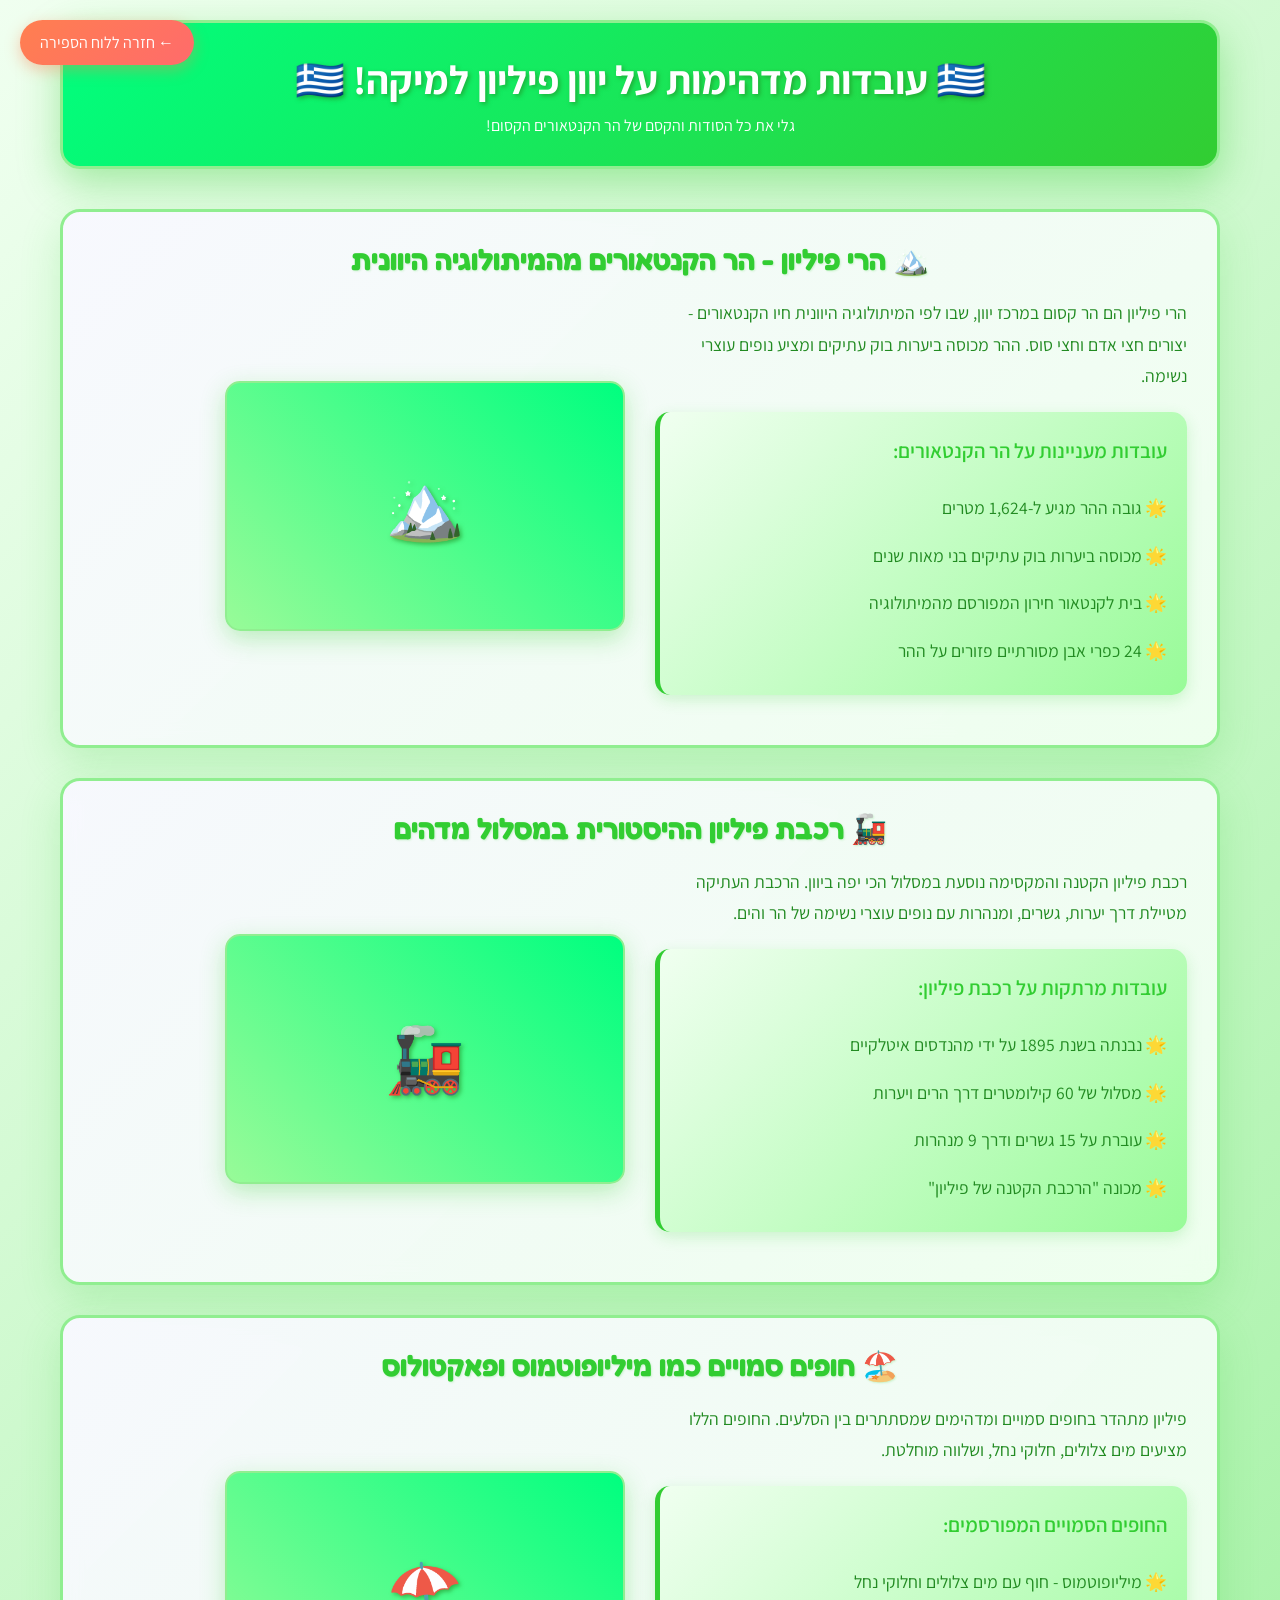
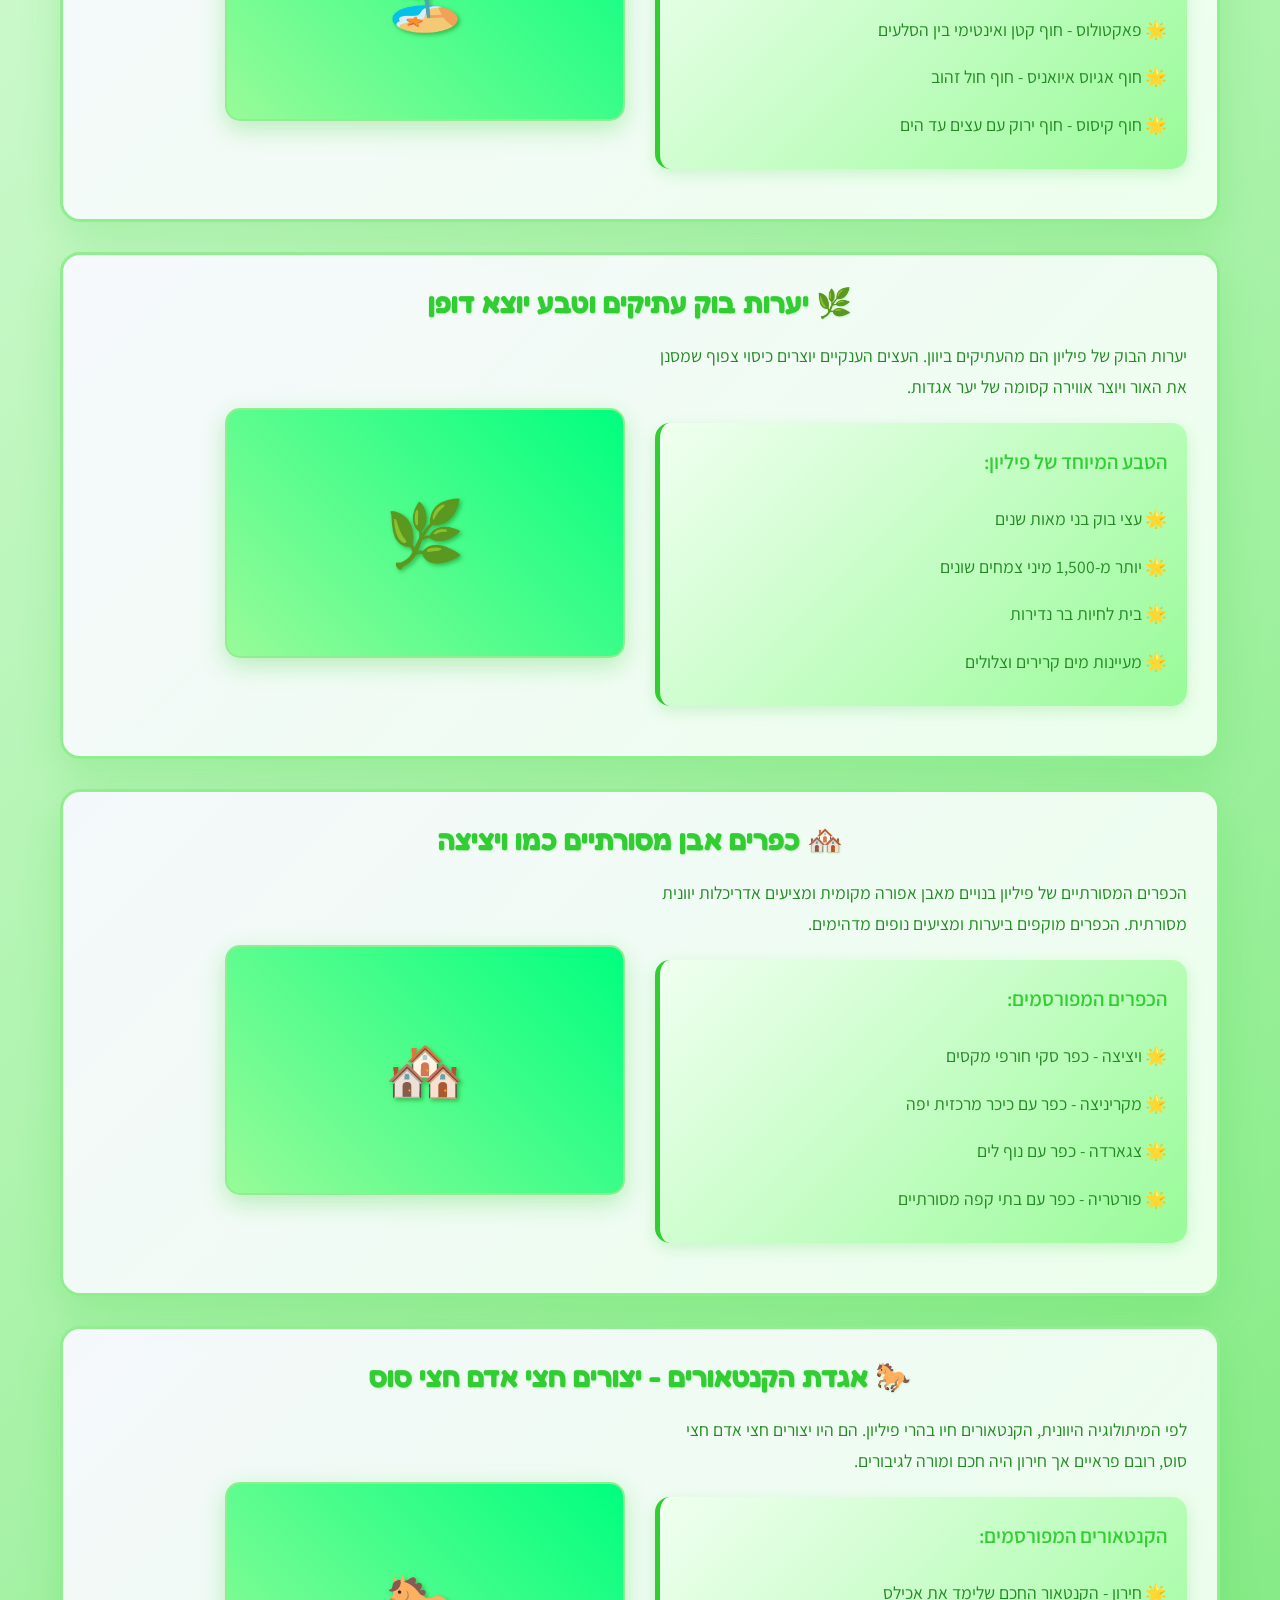
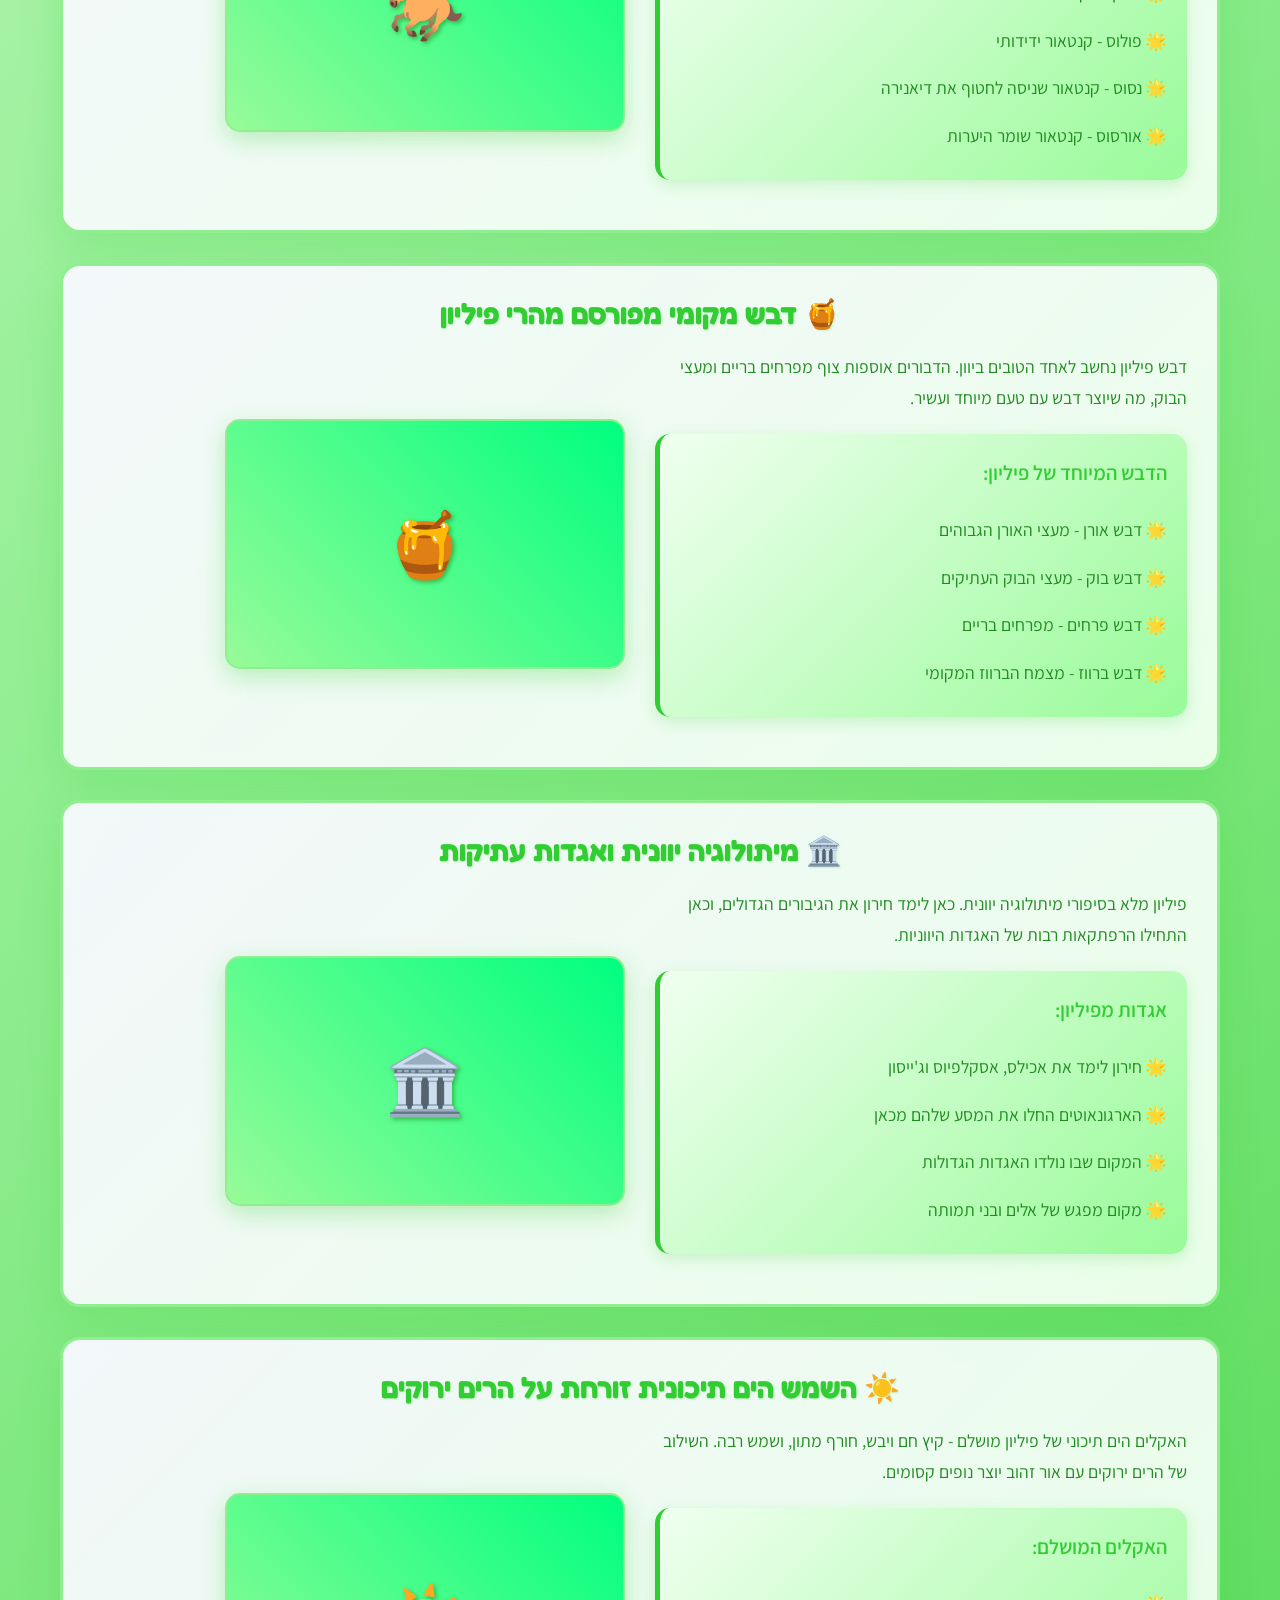
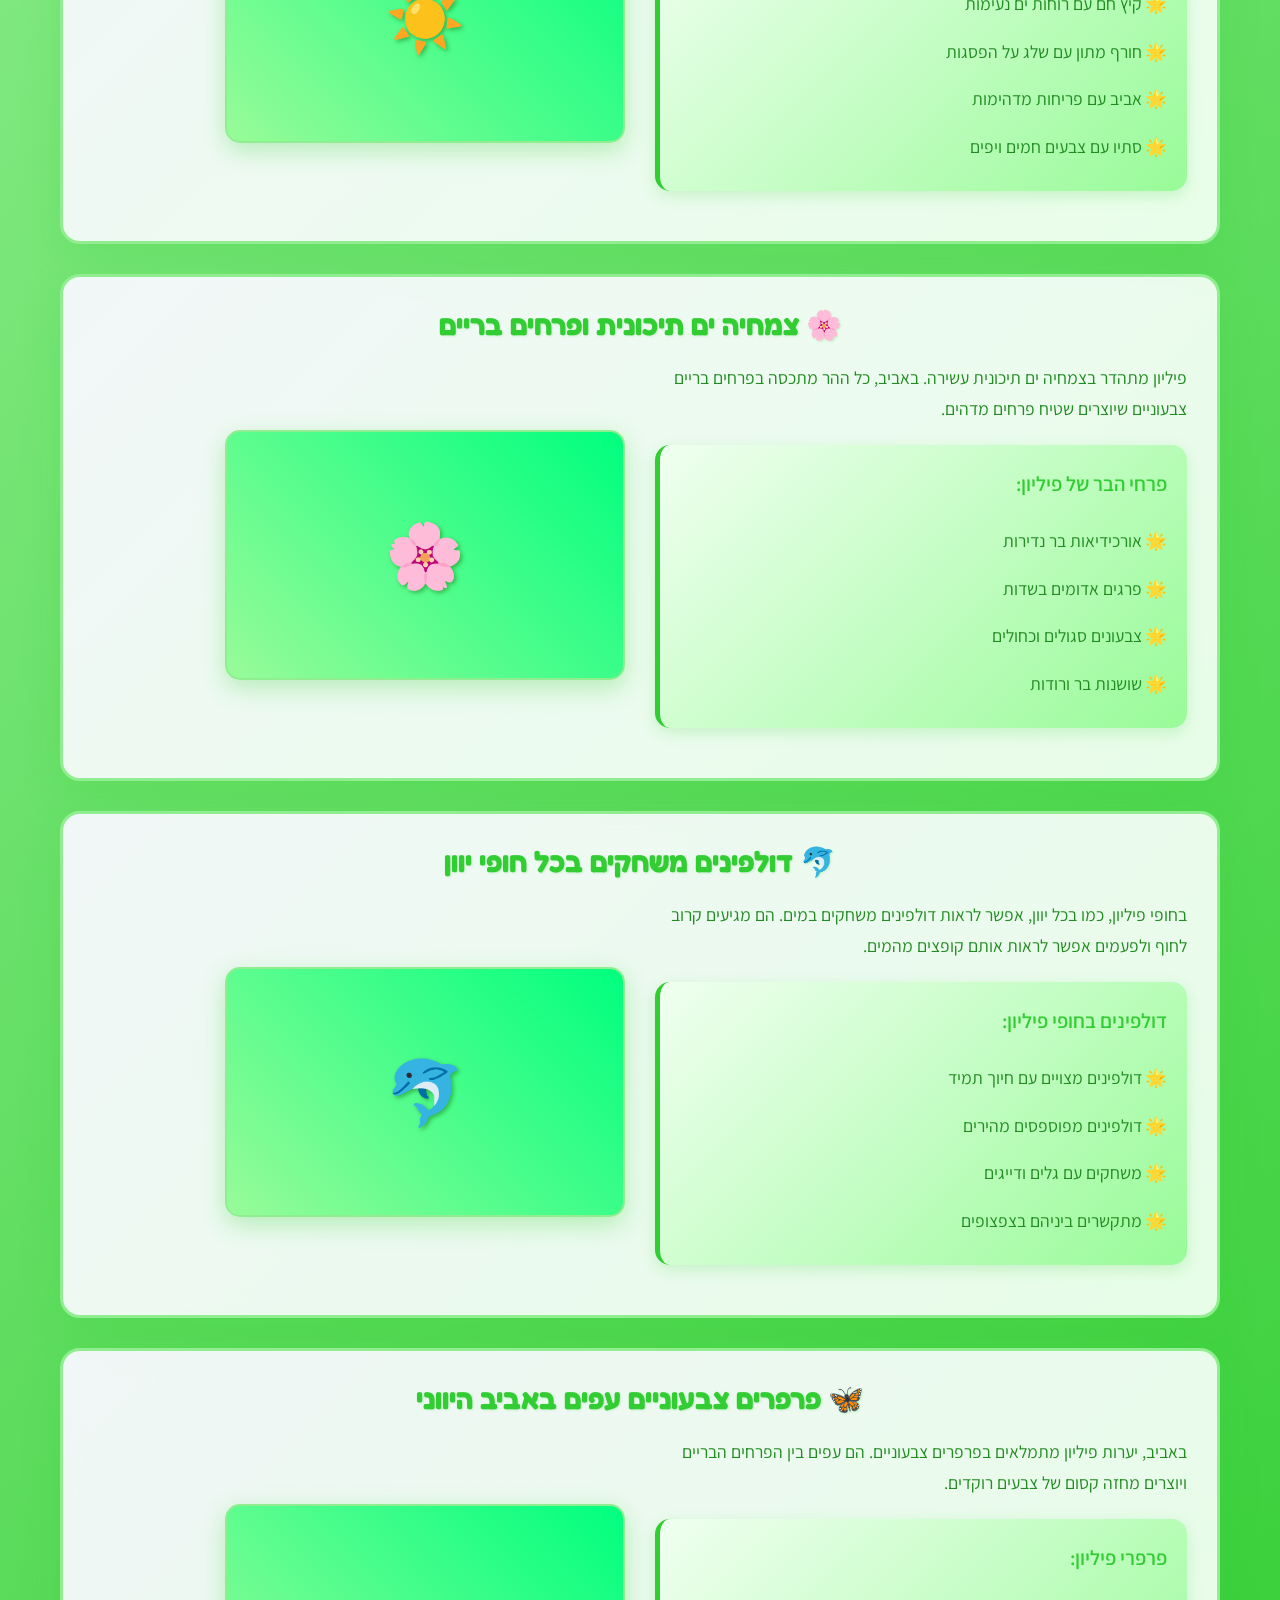
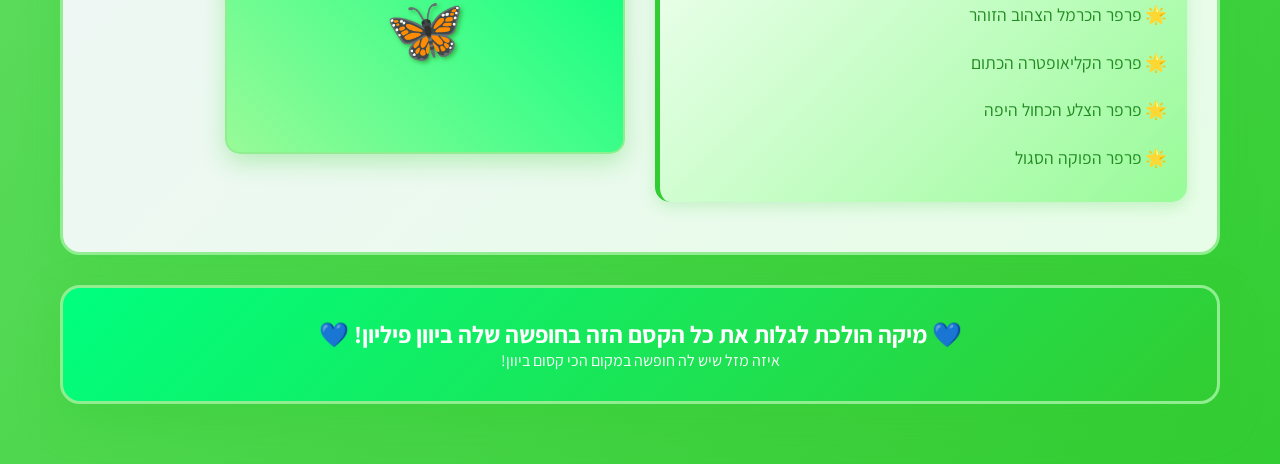
==== commit 10bd3eba: "Update color scheme from blue to green theme Replace blue color palette with green gradients and acc" ====
--- a/greece-facts.html
+++ b/greece-facts.html
@@ -24,7 +24,7 @@
             max-width: 1200px;
             margin: 0 auto;
             padding: 20px;
-            background: linear-gradient(135deg, #00b4db 0%, #0083b0 100%);
+            background: linear-gradient(135deg, #F0FFF0 0%, #90EE90 50%, #32CD32 100%);
             min-height: 100vh;
             font-family: 'Assistant', sans-serif;
         }
@@ -34,22 +34,24 @@
             margin-bottom: 40px;
             color: white;
             padding: 30px;
-            background: rgba(255, 255, 255, 0.1);
+            background: linear-gradient(135deg, #00FF7F, #32CD32);
             border-radius: 20px;
             backdrop-filter: blur(10px);
+            box-shadow: 0 15px 40px rgba(50, 205, 50, 0.4);
+            border: 3px solid #90EE90;
         }
         
         .facts-header h1 {
             font-size: 2.5em;
             margin-bottom: 10px;
-            text-shadow: 2px 2px 4px rgba(0,0,0,0.3);
+            text-shadow: 2px 2px 4px rgba(34, 139, 34, 0.6);
         }
         
         .back-button {
             position: fixed;
             top: 20px;
             left: 20px;
-            background: #ff6b6b;
+            background: linear-gradient(135deg, #FF7F50, #FF6B6B);
             color: white;
             border: none;
             padding: 12px 20px;
@@ -59,27 +61,32 @@
             z-index: 1000;
             transition: all 0.3s ease;
             font-family: 'Assistant', sans-serif;
+            box-shadow: 0 5px 15px rgba(255, 127, 80, 0.4);
         }
         
         .back-button:hover {
-            background: #ff5252;
+            background: linear-gradient(135deg, #FF6B6B, #FF5252);
             transform: scale(1.05);
+            box-shadow: 0 8px 25px rgba(255, 127, 80, 0.6);
         }
         
         .fact-section {
-            background: rgba(255, 255, 255, 0.95);
+            background: linear-gradient(135deg, rgba(248, 248, 255, 0.95), rgba(240, 255, 240, 0.95));
             margin: 30px 0;
             padding: 30px;
             border-radius: 20px;
-            box-shadow: 0 8px 32px rgba(0, 0, 0, 0.1);
+            box-shadow: 0 15px 40px rgba(50, 205, 50, 0.2);
             backdrop-filter: blur(10px);
+            border: 3px solid #90EE90;
         }
         
         .fact-section h2 {
-            color: #0083b0;
+            color: #32CD32;
             font-size: 1.8em;
             margin-bottom: 20px;
             text-align: center;
+            font-family: 'Fredoka One', cursive;
+            text-shadow: 1px 1px 2px rgba(50, 205, 50, 0.2);
         }
         
         .fact-content {
@@ -92,7 +99,7 @@
         .fact-text {
             font-size: 1.1em;
             line-height: 1.8;
-            color: #333;
+            color: #228B22;
         }
         
         .fact-image {
@@ -105,35 +112,39 @@
             height: 250px;
             object-fit: cover;
             border-radius: 15px;
-            box-shadow: 0 4px 20px rgba(0, 0, 0, 0.2);
+            box-shadow: 0 8px 25px rgba(50, 205, 50, 0.3);
+            border: 2px solid #90EE90;
         }
         
         .image-placeholder {
             width: 100%;
             max-width: 400px;
             height: 250px;
-            background: linear-gradient(45deg, #87CEEB, #4682B4);
+            background: linear-gradient(45deg, #98FB98, #00FF7F);
             border-radius: 15px;
             display: flex;
             align-items: center;
             justify-content: center;
             font-size: 4em;
             color: white;
-            text-shadow: 2px 2px 4px rgba(0,0,0,0.3);
-            box-shadow: 0 4px 20px rgba(0, 0, 0, 0.2);
+            text-shadow: 2px 2px 4px rgba(34, 139, 34, 0.6);
+            box-shadow: 0 8px 25px rgba(50, 205, 50, 0.3);
+            border: 2px solid #90EE90;
         }
         
         .fun-facts {
-            background: #f0f8ff;
+            background: linear-gradient(135deg, #F0FFF0, #98FB98);
             padding: 20px;
             border-radius: 15px;
             margin: 20px 0;
-            border-left: 5px solid #00b4db;
+            border-left: 5px solid #32CD32;
+            box-shadow: 0 5px 15px rgba(50, 205, 50, 0.2);
         }
         
         .fun-facts h3 {
-            color: #0083b0;
+            color: #32CD32;
             margin-bottom: 15px;
+            font-weight: 600;
         }
         
         .fun-facts ul {
@@ -145,6 +156,7 @@
             padding: 8px 0;
             position: relative;
             padding-right: 25px;
+            color: #228B22;
         }
         
         .fun-facts li:before {
--- a/style.css
+++ b/style.css
@@ -438,112 +438,17 @@
 
 /* Flight Day Styling - Same as Today */
 .calendar-day.flight-day {
-    background: linear-gradient(135deg, var(--gold-sunset), var(--coral-accent)) !important;
-    color: white !important;
-    animation: todayGlow 2s ease-in-out infinite alternate !important;
-    box-shadow: 0 0 20px rgba(255, 215, 0, 0.6) !important;
-    font-weight: bold !important;
-    z-index: 15 !important;
-    position: relative !important;
-    overflow: visible !important;
-    font-size: 0.9rem !important;
-    padding: 8px !important;
-    display: flex !important;
-    flex-direction: column !important;
-    align-items: center !important;
-    justify-content: space-between !important;
-    cursor: pointer !important;
-    transition: all 0.3s ease !important;
-    min-height: 120px !important;
-    text-align: center !important;
-    white-space: pre-line !important;
-    line-height: 1.2 !important;
-    border: 2px solid var(--green-deep) !important;
-    border-radius: 12px !important;
-}
-
-.calendar-day.flight-day::before {
-    content: '👑';
-    position: absolute;
-    top: -25px;
-    left: 50%;
-    transform: translateX(-50%);
-    font-size: 2rem;
-    animation: crownFloat 3s ease-in-out infinite;
-    z-index: 21;
-}
-
-.calendar-day.flight-day::after {
-    content: '';
-    position: absolute;
-    top: -10px;
-    left: -10px;
-    right: -10px;
-    bottom: -10px;
-    background: linear-gradient(45deg, transparent, rgba(255,215,0,0.3), transparent, rgba(255,20,147,0.3), transparent);
-    border-radius: 20px;
-    animation: royalAura 4s linear infinite;
-    z-index: -1;
-}
-
-@keyframes crownFloat {
-    0%, 100% { 
-        transform: translateX(-50%) translateY(0) rotate(-5deg); 
-        text-shadow: 0 0 20px rgba(255,215,0,0.8);
-    }
-    50% { 
-        transform: translateX(-50%) translateY(-10px) rotate(5deg); 
-        text-shadow: 0 0 30px rgba(255,215,0,1);
-    }
-}
-
-@keyframes royalAura {
-    0% { transform: rotate(0deg); }
-    100% { transform: rotate(360deg); }
-}
-
-@keyframes ultraFlightDaySpectacular {
-    0% { 
-        box-shadow: 
-            0 0 50px rgba(255, 215, 0, 1), 
-            0 0 100px rgba(255, 107, 53, 0.9), 
-            0 0 150px rgba(255, 165, 0, 0.8),
-            0 0 200px rgba(255, 20, 147, 0.6),
-            0 0 250px rgba(138, 43, 226, 0.4);
-        transform: scale(1.4) rotate(-2deg);
-        filter: brightness(1.1);
-    }
-    50% {
-        box-shadow: 
-            0 0 70px rgba(255, 215, 0, 1), 
-            0 0 140px rgba(255, 107, 53, 1), 
-            0 0 210px rgba(255, 165, 0, 0.9),
-            0 0 280px rgba(255, 20, 147, 0.8),
-            0 0 350px rgba(138, 43, 226, 0.6);
-        transform: scale(1.5) rotate(0deg);
-        filter: brightness(1.3);
-    }
-    100% { 
-        box-shadow: 
-            0 0 90px rgba(255, 215, 0, 1), 
-            0 0 180px rgba(255, 107, 53, 1), 
-            0 0 270px rgba(255, 165, 0, 1),
-            0 0 360px rgba(255, 20, 147, 0.9),
-            0 0 450px rgba(138, 43, 226, 0.7);
-        transform: scale(1.6) rotate(2deg);
-        filter: brightness(1.5);
-    }
+    background: linear-gradient(135deg, var(--gold-sunset), var(--coral-accent));
+    color: white;
+    animation: todayGlow 2s ease-in-out infinite alternate;
+    box-shadow: 0 0 20px rgba(255, 215, 0, 0.6);
 }
 
 .calendar-day.flight-day:hover {
-    transform: scale(1.7) !important;
-    box-shadow: 
-        0 0 120px rgba(255, 215, 0, 1), 
-        0 0 240px rgba(255, 107, 53, 1), 
-        0 0 360px rgba(255, 165, 0, 1),
-        0 0 480px rgba(255, 20, 147, 1),
-        0 0 600px rgba(138, 43, 226, 0.8) !important;
-    filter: brightness(1.8) !important;
+    transform: scale(1.1);
+    box-shadow: 0 5px 15px var(--shadow-medium);
+    background: linear-gradient(135deg, var(--green-bright), var(--green-deep));
+    color: white;
 }
 
 /* Flight Day Elements */
